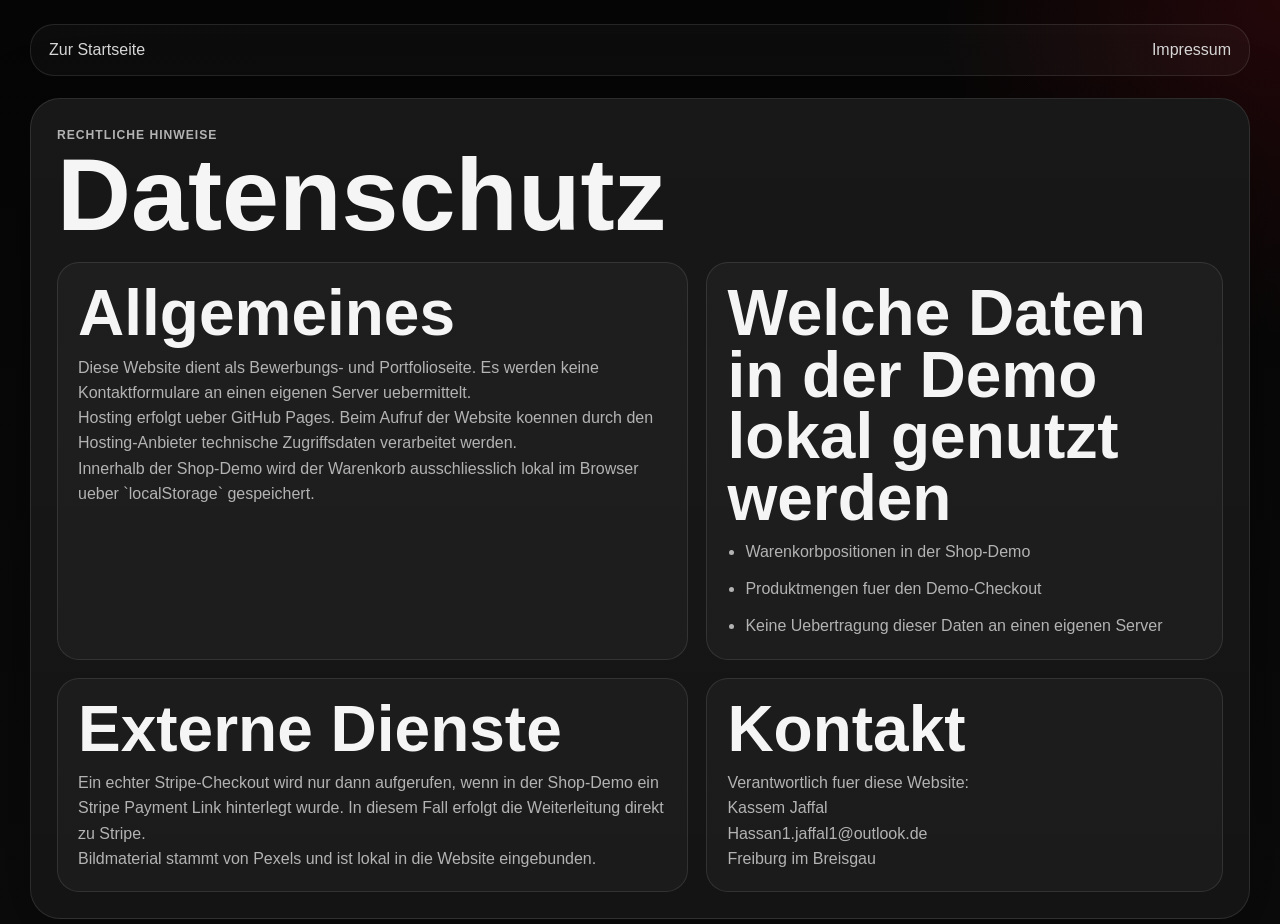
==== legal/datenschutz.html @ b3c847b1 "Redesign portfolio site and add interactive shop demo" ====
<!DOCTYPE html>
<html lang="de">
  <head>
    <meta charset="UTF-8" />
    <meta name="viewport" content="width=device-width, initial-scale=1.0" />
    <title>Datenschutz | Kassem Jaffal</title>
    <link rel="stylesheet" href="../styles.css" />
    <link rel="stylesheet" href="../projects.css" />
  </head>
  <body class="legal-page">
    <div class="legal-shell">
      <nav class="subnav" aria-label="Unterseiten Navigation">
        <a href="../index.html">Zur Startseite</a>
        <div class="subnav__links">
          <a href="impressum.html">Impressum</a>
        </div>
      </nav>

      <section class="legal-panel">
        <p class="eyebrow">Rechtliche Hinweise</p>
        <h1>Datenschutz</h1>
        <div class="legal-grid">
          <article class="checkout-box">
            <h2>Allgemeines</h2>
            <p>Diese Website dient als Bewerbungs- und Portfolioseite. Es werden keine Kontaktformulare an einen eigenen Server uebermittelt.</p>
            <p>Hosting erfolgt ueber GitHub Pages. Beim Aufruf der Website koennen durch den Hosting-Anbieter technische Zugriffsdaten verarbeitet werden.</p>
            <p>Innerhalb der Shop-Demo wird der Warenkorb ausschliesslich lokal im Browser ueber `localStorage` gespeichert.</p>
          </article>

          <article class="checkout-box">
            <h2>Welche Daten in der Demo lokal genutzt werden</h2>
            <ul class="legal-list">
              <li>Warenkorbpositionen in der Shop-Demo</li>
              <li>Produktmengen fuer den Demo-Checkout</li>
              <li>Keine Uebertragung dieser Daten an einen eigenen Server</li>
            </ul>
          </article>

          <article class="checkout-box">
            <h2>Externe Dienste</h2>
            <p>Ein echter Stripe-Checkout wird nur dann aufgerufen, wenn in der Shop-Demo ein Stripe Payment Link hinterlegt wurde. In diesem Fall erfolgt die Weiterleitung direkt zu Stripe.</p>
            <p>Bildmaterial stammt von Pexels und ist lokal in die Website eingebunden.</p>
          </article>

          <article class="checkout-box">
            <h2>Kontakt</h2>
            <p>Verantwortlich fuer diese Website:</p>
            <p>Kassem Jaffal</p>
            <p>Hassan1.jaffal1@outlook.de</p>
            <p>Freiburg im Breisgau</p>
          </article>
        </div>
      </section>
    </div>
  </body>
</html>
---- styles.css ----
:root {
  --bg: #050505;
  --bg-soft: #0f0f0f;
  --panel: #121212;
  --panel-soft: #171717;
  --surface: rgba(255, 255, 255, 0.04);
  --line: rgba(255, 255, 255, 0.1);
  --text: #f5f5f5;
  --muted: #b3b3b3;
  --muted-strong: #d6d6d6;
  --accent: #c2121f;
  --accent-soft: #ff4655;
  --white: #ffffff;
  --shadow: 0 24px 80px rgba(0, 0, 0, 0.35);
  --radius-xl: 32px;
  --radius-lg: 24px;
  --radius-md: 18px;
  --site-width: min(1220px, calc(100% - 32px));
  --title-font: "Aptos Narrow", "Arial Narrow", "Franklin Gothic Medium", "Helvetica Neue", sans-serif;
  --body-font: "Segoe UI", "Helvetica Neue", Arial, sans-serif;
}

* {
  box-sizing: border-box;
}

html {
  scroll-behavior: smooth;
}

body {
  margin: 0;
  font-family: var(--body-font);
  color: var(--text);
  background:
    radial-gradient(circle at top right, rgba(194, 18, 31, 0.18), transparent 24%),
    radial-gradient(circle at bottom left, rgba(255, 255, 255, 0.06), transparent 18%),
    linear-gradient(180deg, #020202 0%, #0a0a0a 100%);
}

img {
  display: block;
  max-width: 100%;
}

a {
  color: inherit;
}

button,
input {
  font: inherit;
}

.scroll-progress {
  position: fixed;
  z-index: 50;
  top: 0;
  left: 0;
  width: 0;
  height: 4px;
  background: linear-gradient(90deg, var(--accent), var(--white));
}

.site-header {
  position: sticky;
  top: 0;
  z-index: 40;
  backdrop-filter: blur(18px);
  background: rgba(5, 5, 5, 0.78);
  border-bottom: 1px solid var(--line);
}

.site-header__inner,
.site-footer__inner,
.site-footer__meta,
.hero,
.section {
  width: var(--site-width);
  margin-inline: auto;
}

.site-header__inner {
  display: flex;
  align-items: center;
  justify-content: space-between;
  gap: 18px;
  min-height: 80px;
}

.brand {
  display: inline-flex;
  align-items: center;
  gap: 14px;
  text-decoration: none;
}

.brand img {
  width: 56px;
  height: 56px;
}

.brand span {
  display: grid;
  gap: 2px;
}

.brand strong,
.brand small,
.eyebrow {
  letter-spacing: 0.08em;
  text-transform: uppercase;
}

.brand strong {
  font-size: 0.96rem;
}

.brand small {
  color: var(--muted);
  font-size: 0.72rem;
}

.site-nav {
  display: flex;
  align-items: center;
  gap: 18px;
}

.site-nav a {
  color: var(--muted-strong);
  text-decoration: none;
}

.site-nav a:hover,
.footer-links a:hover,
.back-to-top:hover,
.site-footer a:hover {
  color: var(--white);
}

.button,
.chip,
.faq-trigger {
  transition:
    transform 180ms ease,
    background-color 180ms ease,
    border-color 180ms ease,
    color 180ms ease,
    box-shadow 180ms ease;
}

.button {
  display: inline-flex;
  align-items: center;
  justify-content: center;
  min-width: 136px;
  padding: 13px 18px;
  border-radius: 999px;
  border: 1px solid transparent;
  text-decoration: none;
  font-weight: 700;
}

.button:hover,
.chip:hover,
.faq-trigger:hover {
  transform: translateY(-1px);
}

.button--primary,
.download-link {
  color: var(--white);
  background: linear-gradient(135deg, var(--accent), var(--accent-soft));
  box-shadow: 0 14px 28px rgba(194, 18, 31, 0.28);
}

.button--ghost {
  border-color: rgba(255, 255, 255, 0.2);
  background: transparent;
  color: var(--white);
}

.button--card {
  color: var(--white);
  background: var(--white);
  color: #080808;
}

.button--secondary {
  border-color: rgba(255, 255, 255, 0.16);
  background: rgba(255, 255, 255, 0.06);
  color: var(--white);
}

.hero {
  display: grid;
  grid-template-columns: 1.05fr 0.95fr;
  gap: 26px;
  padding: 30px 0 0;
}

.hero__copy,
.hero__visual,
.panel,
.trajectory-card,
.portfolio-card,
.section,
.faq-item,
.site-footer,
.hero__badge {
  border: 1px solid var(--line);
  box-shadow: var(--shadow);
}

.hero__copy,
.hero__visual,
.section,
.site-footer {
  border-radius: var(--radius-xl);
  background:
    linear-gradient(180deg, rgba(255, 255, 255, 0.04), rgba(255, 255, 255, 0.02)),
    var(--bg-soft);
}

.hero__copy {
  padding: 34px;
}

.eyebrow {
  margin: 0 0 14px;
  color: rgba(255, 255, 255, 0.56);
  font-size: 0.76rem;
  font-weight: 700;
}

h1,
h2,
h3,
h4 {
  margin: 0;
  font-family: var(--title-font);
  line-height: 0.96;
}

h1 {
  max-width: 11ch;
  font-size: clamp(3.6rem, 8vw, 6.6rem);
}

h2 {
  max-width: 16ch;
  font-size: clamp(2.2rem, 5vw, 4rem);
}

h3 {
  font-size: clamp(1.7rem, 3vw, 2.4rem);
}

.hero__lead,
.panel p,
.trajectory-card p,
.portfolio-card p,
.faq-content p,
.site-footer p {
  margin: 0;
  color: var(--muted);
  line-height: 1.72;
}

.hero__actions,
.portfolio-card__actions {
  display: flex;
  flex-wrap: wrap;
  gap: 12px;
}

.hero__actions {
  margin-top: 28px;
}

.hero__facts {
  display: grid;
  grid-template-columns: repeat(3, minmax(0, 1fr));
  gap: 14px;
  margin-top: 30px;
}

.hero__facts article {
  padding: 18px;
  border-radius: var(--radius-md);
  background: rgba(255, 255, 255, 0.04);
}

.hero__facts strong {
  display: block;
  margin-bottom: 8px;
  font-family: var(--title-font);
  font-size: 1.7rem;
}

.hero__facts span {
  color: var(--muted);
  font-size: 0.94rem;
  line-height: 1.5;
}

.hero__visual {
  display: grid;
  gap: 16px;
  padding: 22px;
}

.hero__badge {
  display: grid;
  grid-template-columns: auto 1fr;
  gap: 16px;
  align-items: center;
  padding: 20px;
  border-radius: var(--radius-lg);
  background: rgba(255, 255, 255, 0.04);
}

.hero__badge img {
  width: 76px;
  height: 76px;
}

.hero__badge span {
  color: var(--muted-strong);
  line-height: 1.62;
}

.hero__gallery {
  display: grid;
  grid-template-columns: 1.2fr 0.8fr;
  grid-template-rows: 220px 220px;
  gap: 16px;
}

.hero__gallery img {
  width: 100%;
  height: 100%;
  object-fit: cover;
  border-radius: var(--radius-lg);
}

.hero__gallery img:first-child {
  grid-row: 1 / span 2;
}

.section {
  margin-top: 24px;
  padding: 32px;
}

.section-heading {
  display: grid;
  gap: 10px;
  margin-bottom: 22px;
}

.profile-grid,
.trajectory-grid,
.portfolio-grid,
.site-footer__inner {
  display: grid;
  gap: 20px;
}

.profile-grid {
  grid-template-columns: 1.2fr 0.8fr;
}

.panel {
  padding: 24px;
  border-radius: var(--radius-lg);
  background: rgba(255, 255, 255, 0.03);
}

.panel--wide {
  display: grid;
  gap: 16px;
}

.check-list,
.footer-links {
  margin: 0;
  padding: 0;
  list-style: none;
}

.check-list {
  display: grid;
  gap: 12px;
}

.check-list li {
  position: relative;
  padding-left: 24px;
  color: var(--muted-strong);
  line-height: 1.62;
}

.check-list li::before {
  content: "";
  position: absolute;
  top: 0.55em;
  left: 0;
  width: 10px;
  height: 10px;
  border-radius: 50%;
  background: linear-gradient(135deg, var(--accent), var(--white));
}

.trajectory-grid,
.portfolio-grid {
  grid-template-columns: repeat(3, minmax(0, 1fr));
}

.trajectory-card,
.portfolio-card,
.faq-item {
  overflow: hidden;
  border-radius: var(--radius-lg);
  background: rgba(255, 255, 255, 0.03);
}

.trajectory-card {
  padding: 22px;
}

.trajectory-card__year,
.portfolio-card__tag {
  display: inline-flex;
  margin-bottom: 14px;
  padding: 8px 12px;
  border-radius: 999px;
  background: rgba(255, 255, 255, 0.08);
  color: var(--white);
  font-size: 0.76rem;
  font-weight: 700;
  letter-spacing: 0.08em;
  text-transform: uppercase;
}

.portfolio-toolbar {
  display: grid;
  gap: 16px;
  align-items: end;
  margin-bottom: 16px;
}

.search-field {
  display: grid;
  gap: 10px;
}

.search-field span {
  color: var(--muted-strong);
  font-size: 0.94rem;
}

.search-field input {
  width: 100%;
  padding: 16px 18px;
  border: 1px solid var(--line);
  border-radius: 18px;
  outline: 0;
  color: var(--white);
  background: rgba(255, 255, 255, 0.04);
}

.search-field input:focus {
  border-color: rgba(255, 255, 255, 0.3);
  box-shadow: 0 0 0 4px rgba(255, 255, 255, 0.05);
}

.filter-chips {
  display: flex;
  flex-wrap: wrap;
  gap: 10px;
}

.chip {
  padding: 11px 14px;
  border: 1px solid var(--line);
  border-radius: 999px;
  color: var(--white);
  background: transparent;
  cursor: pointer;
}

.chip.is-active {
  background: var(--white);
  color: #080808;
}

.results-copy,
.empty-state {
  margin: 0 0 18px;
  color: var(--muted);
}

.portfolio-card img {
  width: 100%;
  height: 220px;
  object-fit: cover;
}

.portfolio-card__body {
  display: grid;
  gap: 14px;
  padding: 22px;
}

.portfolio-card__meta {
  color: var(--muted-strong);
  font-size: 0.92rem;
}

.portfolio-card.is-hidden {
  display: none;
}

.faq-list {
  display: grid;
  gap: 14px;
}

.faq-trigger {
  width: 100%;
  padding: 22px;
  border: 0;
  text-align: left;
  cursor: pointer;
  color: var(--white);
  background: transparent;
  font-family: var(--title-font);
  font-size: 1.35rem;
}

.faq-trigger[aria-expanded="true"] {
  color: var(--accent-soft);
}

.faq-content {
  padding: 0 22px 22px;
}

.site-footer {
  width: var(--site-width);
  margin: 24px auto 36px;
  padding: 30px;
}

.site-footer__inner {
  grid-template-columns: 1.2fr 0.8fr 0.8fr;
}

.footer-links {
  display: grid;
  gap: 10px;
}

.footer-links a,
.site-footer a,
.back-to-top {
  color: var(--muted);
  text-decoration: none;
}

.site-footer__meta {
  display: flex;
  justify-content: space-between;
  gap: 16px;
  padding-top: 22px;
  margin-top: 24px;
  border-top: 1px solid var(--line);
}

.back-to-top {
  white-space: nowrap;
}

@media (max-width: 1080px) {
  .hero,
  .profile-grid,
  .trajectory-grid,
  .portfolio-grid,
  .site-footer__inner {
    grid-template-columns: 1fr;
  }

  .hero__gallery {
    grid-template-columns: 1fr 1fr;
    grid-template-rows: 220px 180px;
  }

  .hero__gallery img:first-child {
    grid-column: 1 / span 2;
    grid-row: auto;
  }
}

@media (max-width: 780px) {
  .site-header__inner {
    flex-wrap: wrap;
    justify-content: center;
    padding: 14px 0;
  }

  .site-nav {
    flex-wrap: wrap;
    justify-content: center;
  }

  .hero,
  .section,
  .site-footer {
    width: min(100% - 20px, 1220px);
  }

  .hero__copy,
  .hero__visual,
  .section,
  .site-footer {
    padding: 22px;
  }

  h1 {
    max-width: none;
    font-size: clamp(3rem, 13vw, 4.8rem);
  }

  h2 {
    max-width: none;
  }

  .hero__facts,
  .site-footer__meta {
    grid-template-columns: 1fr;
  }

  .hero__facts {
    display: grid;
  }

  .hero__gallery {
    grid-template-columns: 1fr;
    grid-template-rows: auto;
  }

  .hero__gallery img:first-child {
    grid-column: auto;
  }

  .site-footer__meta {
    display: grid;
  }
}
---- projects.css ----
.project-page,
.legal-page {
  min-height: 100vh;
  background:
    radial-gradient(circle at top right, rgba(194, 18, 31, 0.16), transparent 22%),
    linear-gradient(180deg, #050505 0%, #0b0b0b 100%);
}

.project-shell,
.legal-shell {
  width: var(--site-width);
  margin: 24px auto 40px;
}

.subnav {
  display: flex;
  justify-content: space-between;
  align-items: center;
  gap: 16px;
  margin-bottom: 18px;
  padding: 16px 18px;
  border: 1px solid var(--line);
  border-radius: 24px;
  background: rgba(255, 255, 255, 0.03);
}

.subnav a {
  color: var(--muted-strong);
  text-decoration: none;
}

.subnav__links {
  display: flex;
  flex-wrap: wrap;
  gap: 14px;
}

.project-hero,
.project-panel,
.legal-panel,
.product-modal__card,
.cart-drawer {
  border: 1px solid var(--line);
  border-radius: 30px;
  background:
    linear-gradient(180deg, rgba(255, 255, 255, 0.04), rgba(255, 255, 255, 0.02)),
    var(--bg-soft);
  box-shadow: var(--shadow);
}

.project-hero {
  display: grid;
  grid-template-columns: 1.05fr 0.95fr;
  gap: 24px;
  padding: 26px;
}

.project-hero__copy {
  display: grid;
  align-content: center;
  gap: 18px;
}

.project-hero__copy h1 {
  max-width: 10ch;
}

.project-copy,
.metric-note,
.legal-panel p,
.legal-panel li,
.chart-caption,
.cart-empty,
.checkout-note,
.shop-toolbar__hint {
  margin: 0;
  color: var(--muted);
  line-height: 1.72;
}

.button-row,
.download-row,
.checkout-actions,
.cart-drawer__footer {
  display: flex;
  flex-wrap: wrap;
  gap: 12px;
}

.project-hero__visual img,
.shop-hero__visual img {
  width: 100%;
  height: 100%;
  min-height: 340px;
  object-fit: cover;
  border-radius: 22px;
}

.project-panel,
.legal-panel {
  margin-top: 22px;
  padding: 26px;
}

.project-panel h2,
.legal-panel h1 {
  margin-bottom: 16px;
}

.dashboard-grid,
.shop-grid,
.funnel-grid,
.checkout-layout,
.legal-grid {
  display: grid;
  gap: 18px;
}

.dashboard-grid {
  grid-template-columns: repeat(4, minmax(0, 1fr));
}

.dashboard-metric,
.chart-panel,
.shop-card,
.funnel-card,
.checkout-box {
  padding: 20px;
  border: 1px solid var(--line);
  border-radius: 22px;
  background: rgba(255, 255, 255, 0.03);
}

.dashboard-metric__label,
.checkout-label,
.summary-line span:first-child {
  display: block;
  margin-bottom: 10px;
  color: var(--muted);
  font-size: 0.92rem;
}

.dashboard-metric__value,
.shop-card__price,
.summary-line strong,
.cart-badge {
  font-family: var(--title-font);
}

.dashboard-metric__value {
  font-size: 2.6rem;
}

.chart-layout,
.checkout-layout,
.legal-grid {
  grid-template-columns: 1.1fr 0.9fr;
}

.bar-chart,
.mini-bars,
.timeline-flow,
.summary-list,
.legal-list {
  display: grid;
  gap: 12px;
}

.bar-row {
  display: grid;
  grid-template-columns: 120px 1fr auto;
  align-items: center;
  gap: 12px;
}

.bar-track {
  overflow: hidden;
  height: 12px;
  border-radius: 999px;
  background: rgba(255, 255, 255, 0.08);
}

.bar-fill {
  height: 100%;
  border-radius: inherit;
  background: linear-gradient(135deg, var(--accent), var(--white));
}

.legend {
  display: flex;
  flex-wrap: wrap;
  gap: 18px;
  margin-top: 14px;
  color: var(--muted);
}

.download-list {
  margin: 12px 0 0;
  padding-left: 20px;
  color: var(--muted);
  line-height: 1.7;
}

.shop-hero {
  display: grid;
  grid-template-columns: 1fr 0.95fr;
  gap: 24px;
  padding: 24px;
  border-radius: 30px;
  border: 1px solid var(--line);
  background:
    linear-gradient(180deg, rgba(255, 255, 255, 0.04), rgba(255, 255, 255, 0.02)),
    var(--bg-soft);
  box-shadow: var(--shadow);
}

.shop-hero__copy {
  display: grid;
  align-content: center;
  gap: 16px;
}

.shop-toolbar {
  display: grid;
  gap: 16px;
  margin-bottom: 18px;
}

.shop-grid {
  grid-template-columns: repeat(4, minmax(0, 1fr));
}

.shop-card {
  display: grid;
  gap: 14px;
}

.shop-card img {
  width: 100%;
  height: 230px;
  object-fit: cover;
  border-radius: 18px;
}

.shop-card__meta {
  display: flex;
  justify-content: space-between;
  gap: 10px;
  align-items: center;
}

.shop-card__price {
  font-size: 2rem;
}

.shop-card__tag,
.funnel-card__stage,
.product-chip,
.cart-badge {
  display: inline-flex;
  width: fit-content;
  padding: 8px 12px;
  border-radius: 999px;
  background: rgba(255, 255, 255, 0.08);
  color: var(--white);
  font-size: 0.74rem;
  font-weight: 700;
  letter-spacing: 0.08em;
  text-transform: uppercase;
}

.shop-card__actions {
  display: flex;
  flex-wrap: wrap;
  gap: 10px;
}

.cart-launcher {
  position: sticky;
  top: 96px;
  z-index: 10;
  display: inline-flex;
  justify-self: end;
  align-items: center;
  gap: 10px;
  margin-bottom: 18px;
  padding: 12px 14px;
  border: 1px solid var(--line);
  border-radius: 999px;
  background: rgba(18, 18, 18, 0.92);
  color: var(--white);
  cursor: pointer;
}

.cart-badge {
  min-width: 32px;
  justify-content: center;
  background: var(--accent);
}

.modal-shell,
.cart-drawer-shell {
  position: fixed;
  inset: 0;
  z-index: 70;
  display: grid;
  place-items: center;
  padding: 20px;
  background: rgba(0, 0, 0, 0.72);
}

.modal-shell[hidden],
.cart-drawer-shell[hidden] {
  display: none;
}

.product-modal__card {
  width: min(960px, 100%);
  display: grid;
  grid-template-columns: 1fr 1fr;
  gap: 22px;
  padding: 22px;
}

.product-modal__card img {
  width: 100%;
  height: 100%;
  max-height: 520px;
  object-fit: cover;
  border-radius: 22px;
}

.product-modal__copy {
  display: grid;
  gap: 16px;
  align-content: start;
}

.product-meta {
  display: flex;
  flex-wrap: wrap;
  gap: 10px;
}

.qty-row {
  display: flex;
  align-items: center;
  gap: 12px;
}

.qty-button,
.icon-button,
.cart-drawer__close {
  width: 42px;
  height: 42px;
  border: 1px solid var(--line);
  border-radius: 50%;
  color: var(--white);
  background: transparent;
  cursor: pointer;
}

.cart-drawer-shell {
  justify-items: end;
}

.cart-drawer {
  width: min(420px, 100%);
  height: min(100vh - 28px, 820px);
  display: grid;
  grid-template-rows: auto 1fr auto;
  gap: 16px;
  padding: 20px;
}

.cart-drawer__head {
  display: flex;
  justify-content: space-between;
  gap: 12px;
  align-items: center;
}

.cart-list {
  display: grid;
  gap: 12px;
  align-content: start;
  overflow: auto;
}

.cart-item {
  display: grid;
  grid-template-columns: 76px 1fr auto;
  gap: 12px;
  align-items: center;
  padding: 12px;
  border-radius: 16px;
  background: rgba(255, 255, 255, 0.04);
}

.cart-item img {
  width: 76px;
  height: 76px;
  object-fit: cover;
  border-radius: 14px;
}

.cart-item__copy {
  display: grid;
  gap: 6px;
}

.cart-item__copy p,
.cart-item__copy span,
.checkout-box p,
.checkout-box li,
.flow-row p {
  margin: 0;
  color: var(--muted);
  line-height: 1.58;
}

.summary-line {
  display: flex;
  justify-content: space-between;
  gap: 12px;
}

.summary-line strong {
  font-size: 1.8rem;
}

.checkout-form {
  display: grid;
  gap: 16px;
}

.checkout-form input,
.checkout-form textarea,
.checkout-form select {
  width: 100%;
  padding: 15px 16px;
  border: 1px solid var(--line);
  border-radius: 16px;
  outline: 0;
  color: var(--white);
  background: rgba(255, 255, 255, 0.04);
}

.checkout-form textarea {
  min-height: 130px;
  resize: vertical;
}

.checkout-form input:focus,
.checkout-form textarea:focus,
.checkout-form select:focus {
  border-color: rgba(255, 255, 255, 0.28);
}

.checkout-note--warning {
  color: #ffd0d4;
}

.funnel-grid {
  grid-template-columns: repeat(4, minmax(0, 1fr));
}

.timeline-flow {
  margin-top: 16px;
}

.flow-row {
  display: grid;
  grid-template-columns: 140px 1fr;
  gap: 12px;
  padding-top: 14px;
  border-top: 1px solid var(--line);
}

.legal-grid {
  margin-top: 18px;
}

.legal-panel h2 {
  margin-bottom: 10px;
}

.legal-list {
  margin: 0;
  padding-left: 18px;
}

@media (max-width: 1080px) {
  .project-hero,
  .shop-hero,
  .chart-layout,
  .checkout-layout,
  .legal-grid,
  .product-modal__card,
  .flow-row,
  .dashboard-grid,
  .shop-grid,
  .funnel-grid {
    grid-template-columns: 1fr;
  }
}

@media (max-width: 780px) {
  .project-shell,
  .legal-shell {
    width: min(100% - 20px, 1220px);
    margin-top: 10px;
  }

  .subnav {
    display: grid;
    justify-content: stretch;
  }

  .subnav__links,
  .button-row,
  .download-row,
  .checkout-actions {
    display: grid;
  }

  .project-hero,
  .shop-hero,
  .project-panel,
  .legal-panel {
    padding: 20px;
  }

  .product-modal__card {
    padding: 18px;
  }

  .bar-row,
  .cart-item {
    grid-template-columns: 1fr;
  }

  .cart-launcher {
    width: 100%;
    justify-content: center;
    position: static;
  }
}
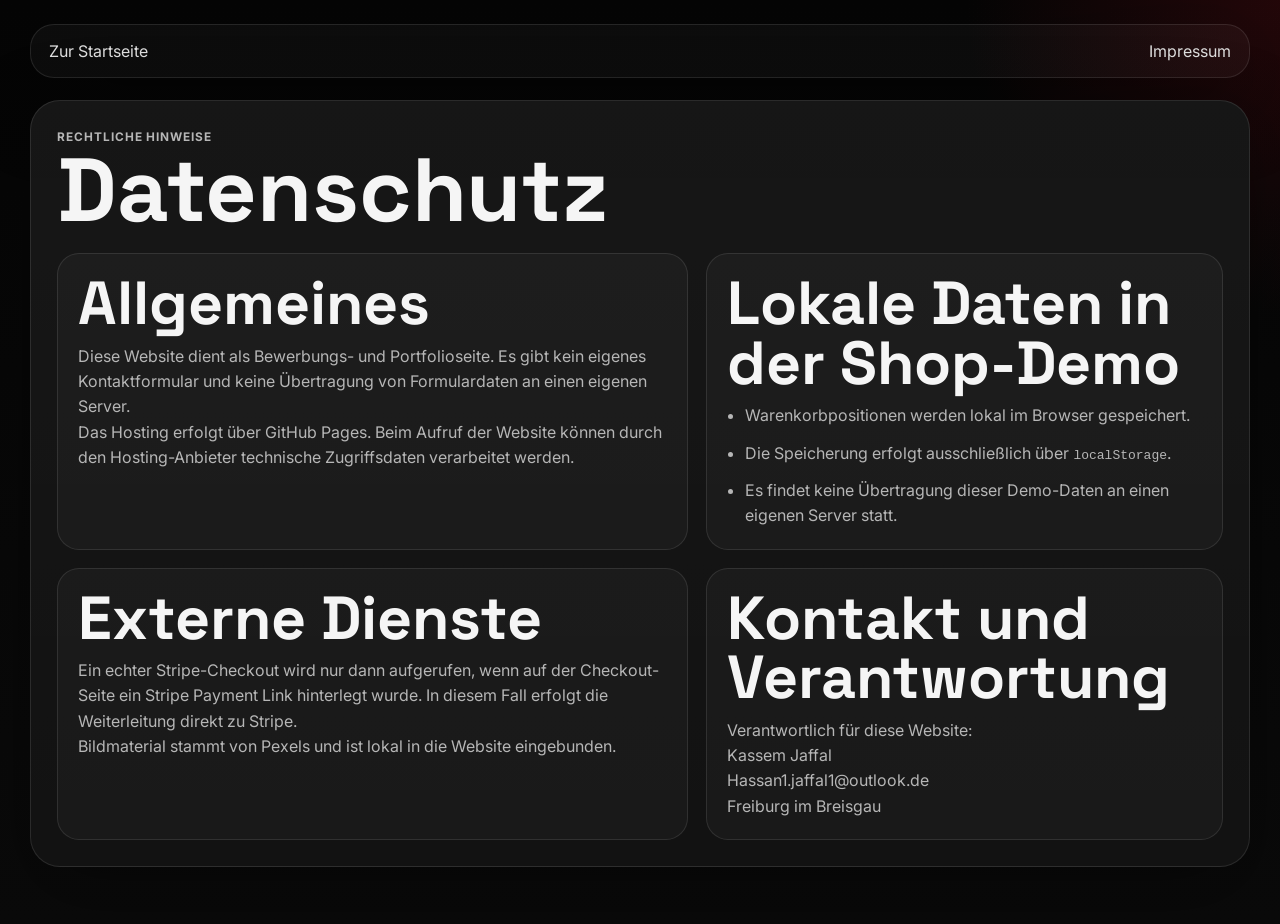
==== commit c5816378: "Polish portfolio site and add resume PDF" ====
--- a/legal/datenschutz.html
+++ b/legal/datenschutz.html
@@ -9,7 +9,7 @@
   </head>
   <body class="legal-page">
     <div class="legal-shell">
-      <nav class="subnav" aria-label="Unterseiten Navigation">
+      <nav class="subnav" aria-label="Unterseiten-Navigation">
         <a href="../index.html">Zur Startseite</a>
         <div class="subnav__links">
           <a href="impressum.html">Impressum</a>
@@ -22,29 +22,28 @@
         <div class="legal-grid">
           <article class="checkout-box">
             <h2>Allgemeines</h2>
-            <p>Diese Website dient als Bewerbungs- und Portfolioseite. Es werden keine Kontaktformulare an einen eigenen Server uebermittelt.</p>
-            <p>Hosting erfolgt ueber GitHub Pages. Beim Aufruf der Website koennen durch den Hosting-Anbieter technische Zugriffsdaten verarbeitet werden.</p>
-            <p>Innerhalb der Shop-Demo wird der Warenkorb ausschliesslich lokal im Browser ueber `localStorage` gespeichert.</p>
+            <p>Diese Website dient als Bewerbungs- und Portfolioseite. Es gibt kein eigenes Kontaktformular und keine Übertragung von Formulardaten an einen eigenen Server.</p>
+            <p>Das Hosting erfolgt über GitHub Pages. Beim Aufruf der Website können durch den Hosting-Anbieter technische Zugriffsdaten verarbeitet werden.</p>
           </article>
 
           <article class="checkout-box">
-            <h2>Welche Daten in der Demo lokal genutzt werden</h2>
+            <h2>Lokale Daten in der Shop-Demo</h2>
             <ul class="legal-list">
-              <li>Warenkorbpositionen in der Shop-Demo</li>
-              <li>Produktmengen fuer den Demo-Checkout</li>
-              <li>Keine Uebertragung dieser Daten an einen eigenen Server</li>
+              <li>Warenkorbpositionen werden lokal im Browser gespeichert.</li>
+              <li>Die Speicherung erfolgt ausschließlich über <code>localStorage</code>.</li>
+              <li>Es findet keine Übertragung dieser Demo-Daten an einen eigenen Server statt.</li>
             </ul>
           </article>
 
           <article class="checkout-box">
             <h2>Externe Dienste</h2>
-            <p>Ein echter Stripe-Checkout wird nur dann aufgerufen, wenn in der Shop-Demo ein Stripe Payment Link hinterlegt wurde. In diesem Fall erfolgt die Weiterleitung direkt zu Stripe.</p>
+            <p>Ein echter Stripe-Checkout wird nur dann aufgerufen, wenn auf der Checkout-Seite ein Stripe Payment Link hinterlegt wurde. In diesem Fall erfolgt die Weiterleitung direkt zu Stripe.</p>
             <p>Bildmaterial stammt von Pexels und ist lokal in die Website eingebunden.</p>
           </article>
 
           <article class="checkout-box">
-            <h2>Kontakt</h2>
-            <p>Verantwortlich fuer diese Website:</p>
+            <h2>Kontakt und Verantwortung</h2>
+            <p>Verantwortlich für diese Website:</p>
             <p>Kassem Jaffal</p>
             <p>Hassan1.jaffal1@outlook.de</p>
             <p>Freiburg im Breisgau</p>
--- a/styles.css
+++ b/styles.css
@@ -1,23 +1,27 @@
+@import url("https://fonts.googleapis.com/css2?family=Inter:wght@400;500;600;700;800&family=Space+Grotesk:wght@500;700&display=swap");
+
 :root {
-  --bg: #050505;
-  --bg-soft: #0f0f0f;
+  --bg: #060606;
+  --bg-soft: #0d0d0d;
   --panel: #121212;
   --panel-soft: #171717;
-  --surface: rgba(255, 255, 255, 0.04);
+  --surface: rgba(255, 255, 255, 0.045);
+  --surface-strong: rgba(255, 255, 255, 0.08);
   --line: rgba(255, 255, 255, 0.1);
+  --line-strong: rgba(255, 255, 255, 0.18);
   --text: #f5f5f5;
-  --muted: #b3b3b3;
-  --muted-strong: #d6d6d6;
-  --accent: #c2121f;
-  --accent-soft: #ff4655;
+  --muted: #b6b6b6;
+  --muted-strong: #dddddd;
+  --accent: #c31422;
+  --accent-soft: #ff4d5d;
   --white: #ffffff;
-  --shadow: 0 24px 80px rgba(0, 0, 0, 0.35);
+  --shadow: 0 24px 80px rgba(0, 0, 0, 0.34);
   --radius-xl: 32px;
   --radius-lg: 24px;
   --radius-md: 18px;
   --site-width: min(1220px, calc(100% - 32px));
-  --title-font: "Aptos Narrow", "Arial Narrow", "Franklin Gothic Medium", "Helvetica Neue", sans-serif;
-  --body-font: "Segoe UI", "Helvetica Neue", Arial, sans-serif;
+  --title-font: "Space Grotesk", sans-serif;
+  --body-font: "Inter", sans-serif;
 }
 
 * {
@@ -33,9 +37,9 @@
   font-family: var(--body-font);
   color: var(--text);
   background:
-    radial-gradient(circle at top right, rgba(194, 18, 31, 0.18), transparent 24%),
-    radial-gradient(circle at bottom left, rgba(255, 255, 255, 0.06), transparent 18%),
-    linear-gradient(180deg, #020202 0%, #0a0a0a 100%);
+    radial-gradient(circle at top right, rgba(195, 20, 34, 0.18), transparent 22%),
+    radial-gradient(circle at bottom left, rgba(255, 255, 255, 0.05), transparent 16%),
+    linear-gradient(180deg, #040404 0%, #0a0a0a 100%);
 }
 
 img {
@@ -54,7 +58,7 @@
 
 .scroll-progress {
   position: fixed;
-  z-index: 50;
+  z-index: 70;
   top: 0;
   left: 0;
   width: 0;
@@ -62,22 +66,58 @@
   background: linear-gradient(90deg, var(--accent), var(--white));
 }
 
+.announcement-bar {
+  border-bottom: 1px solid var(--line);
+  background: linear-gradient(90deg, rgba(255, 255, 255, 0.04), rgba(195, 20, 34, 0.14), rgba(255, 255, 255, 0.04));
+}
+
+.announcement-bar__inner,
+.site-header__inner,
+.hero,
+.section,
+.site-footer__inner,
+.site-footer__meta {
+  width: var(--site-width);
+  margin-inline: auto;
+}
+
+.announcement-bar__inner {
+  display: flex;
+  align-items: center;
+  gap: 14px;
+  min-height: 44px;
+}
+
+.announcement-bar__label,
+.eyebrow,
+.brand small,
+.brand strong,
+.site-nav__link {
+  letter-spacing: 0.08em;
+  text-transform: uppercase;
+}
+
+.announcement-bar__label {
+  padding: 6px 10px;
+  border-radius: 999px;
+  background: rgba(255, 255, 255, 0.12);
+  font-size: 0.72rem;
+  font-weight: 700;
+}
+
+.announcement-bar strong {
+  color: var(--muted-strong);
+  font-size: 0.92rem;
+  font-weight: 600;
+}
+
 .site-header {
   position: sticky;
   top: 0;
-  z-index: 40;
+  z-index: 60;
+  border-bottom: 1px solid var(--line);
   backdrop-filter: blur(18px);
-  background: rgba(5, 5, 5, 0.78);
-  border-bottom: 1px solid var(--line);
-}
-
-.site-header__inner,
-.site-footer__inner,
-.site-footer__meta,
-.hero,
-.section {
-  width: var(--site-width);
-  margin-inline: auto;
+  background: rgba(6, 6, 6, 0.8);
 }
 
 .site-header__inner {
@@ -85,7 +125,7 @@
   align-items: center;
   justify-content: space-between;
   gap: 18px;
-  min-height: 80px;
+  min-height: 84px;
 }
 
 .brand {
@@ -96,20 +136,13 @@
 }
 
 .brand img {
-  width: 56px;
-  height: 56px;
+  width: 58px;
+  height: 58px;
 }
 
 .brand span {
   display: grid;
-  gap: 2px;
-}
-
-.brand strong,
-.brand small,
-.eyebrow {
-  letter-spacing: 0.08em;
-  text-transform: uppercase;
+  gap: 3px;
 }
 
 .brand strong {
@@ -118,30 +151,47 @@
 
 .brand small {
   color: var(--muted);
-  font-size: 0.72rem;
+  font-size: 0.7rem;
 }
 
 .site-nav {
   display: flex;
   align-items: center;
-  gap: 18px;
-}
-
-.site-nav a {
+  gap: 10px;
+  padding: 8px;
+  border: 1px solid var(--line);
+  border-radius: 999px;
+  background: rgba(255, 255, 255, 0.03);
+}
+
+.site-nav__link {
+  padding: 10px 14px;
+  border-radius: 999px;
   color: var(--muted-strong);
+  font-size: 0.73rem;
   text-decoration: none;
 }
 
-.site-nav a:hover,
-.footer-links a:hover,
-.back-to-top:hover,
-.site-footer a:hover {
-  color: var(--white);
+.site-nav__link:hover,
+.site-nav__link.is-active {
+  background: var(--white);
+  color: #070707;
+}
+
+.site-header__actions,
+.hero__actions,
+.portfolio-card__actions {
+  display: flex;
+  flex-wrap: wrap;
+  gap: 12px;
 }
 
 .button,
 .chip,
-.faq-trigger {
+.faq-trigger,
+.trajectory-card,
+.portfolio-card,
+.insight-card {
   transition:
     transform 180ms ease,
     background-color 180ms ease,
@@ -154,83 +204,77 @@
   display: inline-flex;
   align-items: center;
   justify-content: center;
-  min-width: 136px;
+  min-width: 140px;
   padding: 13px 18px;
+  border: 1px solid transparent;
   border-radius: 999px;
-  border: 1px solid transparent;
   text-decoration: none;
   font-weight: 700;
 }
 
 .button:hover,
 .chip:hover,
-.faq-trigger:hover {
-  transform: translateY(-1px);
+.faq-trigger:hover,
+.trajectory-card:hover,
+.portfolio-card:hover,
+.insight-card:hover {
+  transform: translateY(-2px);
 }
 
 .button--primary,
 .download-link {
   color: var(--white);
   background: linear-gradient(135deg, var(--accent), var(--accent-soft));
-  box-shadow: 0 14px 28px rgba(194, 18, 31, 0.28);
+  box-shadow: 0 16px 28px rgba(195, 20, 34, 0.28);
+}
+
+.button--secondary {
+  border-color: var(--line-strong);
+  background: rgba(255, 255, 255, 0.06);
+  color: var(--white);
 }
 
 .button--ghost {
-  border-color: rgba(255, 255, 255, 0.2);
+  border-color: var(--line-strong);
   background: transparent;
   color: var(--white);
 }
 
 .button--card {
-  color: var(--white);
   background: var(--white);
   color: #080808;
 }
 
-.button--secondary {
-  border-color: rgba(255, 255, 255, 0.16);
-  background: rgba(255, 255, 255, 0.06);
-  color: var(--white);
-}
-
 .hero {
   display: grid;
   grid-template-columns: 1.05fr 0.95fr;
   gap: 26px;
-  padding: 30px 0 0;
-}
-
-.hero__copy,
-.hero__visual,
-.panel,
-.trajectory-card,
-.portfolio-card,
-.section,
-.faq-item,
-.site-footer,
-.hero__badge {
-  border: 1px solid var(--line);
-  box-shadow: var(--shadow);
+  padding: 28px 0 0;
 }
 
 .hero__copy,
 .hero__visual,
 .section,
 .site-footer {
+  border: 1px solid var(--line);
   border-radius: var(--radius-xl);
   background:
     linear-gradient(180deg, rgba(255, 255, 255, 0.04), rgba(255, 255, 255, 0.02)),
     var(--bg-soft);
-}
-
-.hero__copy {
-  padding: 34px;
+  box-shadow: var(--shadow);
+}
+
+.hero__copy,
+.hero__visual,
+.section,
+.site-footer {
+  padding: 30px;
 }
 
 .eyebrow {
   margin: 0 0 14px;
-  color: rgba(255, 255, 255, 0.56);
-  font-size: 0.76rem;
+  color: rgba(255, 255, 255, 0.58);
+  font-size: 0.74rem;
   font-weight: 700;
 }
 
@@ -240,26 +284,27 @@
 h4 {
   margin: 0;
   font-family: var(--title-font);
-  line-height: 0.96;
+  line-height: 0.98;
 }
 
 h1 {
-  max-width: 11ch;
-  font-size: clamp(3.6rem, 8vw, 6.6rem);
+  max-width: 12ch;
+  font-size: clamp(3.2rem, 7vw, 6.1rem);
 }
 
 h2 {
   max-width: 16ch;
-  font-size: clamp(2.2rem, 5vw, 4rem);
+  font-size: clamp(2.15rem, 5vw, 3.8rem);
 }
 
 h3 {
-  font-size: clamp(1.7rem, 3vw, 2.4rem);
+  font-size: clamp(1.45rem, 2.8vw, 2.1rem);
 }
 
 .hero__lead,
 .panel p,
 .trajectory-card p,
+.insight-card p,
 .portfolio-card p,
 .faq-content p,
 .site-footer p {
@@ -268,67 +313,77 @@
   line-height: 1.72;
 }
 
-.hero__actions,
-.portfolio-card__actions {
-  display: flex;
-  flex-wrap: wrap;
-  gap: 12px;
-}
-
-.hero__actions {
-  margin-top: 28px;
+.hero__lead {
+  max-width: 58ch;
+  font-size: 1.04rem;
+}
+
+.hero__facts,
+.profile-grid,
+.insight-grid,
+.trajectory-grid,
+.portfolio-grid,
+.site-footer__inner {
+  display: grid;
+  gap: 20px;
 }
 
 .hero__facts {
-  display: grid;
   grid-template-columns: repeat(3, minmax(0, 1fr));
-  gap: 14px;
   margin-top: 30px;
+}
+
+.hero__facts article,
+.hero__mark-card,
+.panel,
+.trajectory-card,
+.insight-card,
+.portfolio-card,
+.faq-item {
+  border: 1px solid var(--line);
+  border-radius: var(--radius-lg);
+  background: rgba(255, 255, 255, 0.035);
+  box-shadow: var(--shadow);
 }
 
 .hero__facts article {
   padding: 18px;
-  border-radius: var(--radius-md);
-  background: rgba(255, 255, 255, 0.04);
 }
 
 .hero__facts strong {
   display: block;
   margin-bottom: 8px;
   font-family: var(--title-font);
-  font-size: 1.7rem;
+  font-size: 1.75rem;
 }
 
 .hero__facts span {
   color: var(--muted);
-  font-size: 0.94rem;
-  line-height: 1.5;
+  line-height: 1.55;
 }
 
 .hero__visual {
   display: grid;
   gap: 16px;
-  padding: 22px;
-}
-
-.hero__badge {
+}
+
+.hero__mark-card {
   display: grid;
   grid-template-columns: auto 1fr;
   gap: 16px;
   align-items: center;
-  padding: 20px;
-  border-radius: var(--radius-lg);
-  background: rgba(255, 255, 255, 0.04);
-}
-
-.hero__badge img {
-  width: 76px;
-  height: 76px;
-}
-
-.hero__badge span {
+  padding: 18px;
+}
+
+.hero__mark-card img {
+  width: 80px;
+  height: 80px;
+}
+
+.hero__mark-card p:last-child {
+  margin: 0;
   color: var(--muted-strong);
-  line-height: 1.62;
+  line-height: 1.64;
 }
 
 .hero__gallery {
@@ -342,7 +397,7 @@
   width: 100%;
   height: 100%;
   object-fit: cover;
-  border-radius: var(--radius-lg);
+  border-radius: 22px;
 }
 
 .hero__gallery img:first-child {
@@ -351,7 +406,24 @@
 
 .section {
   margin-top: 24px;
-  padding: 32px;
+}
+
+.section--rail {
+  padding: 16px 30px;
+}
+
+.info-rail {
+  display: flex;
+  flex-wrap: wrap;
+  gap: 12px;
+}
+
+.info-rail span {
+  padding: 12px 14px;
+  border: 1px solid var(--line);
+  border-radius: 999px;
+  color: var(--muted-strong);
+  background: rgba(255, 255, 255, 0.03);
 }
 
 .section-heading {
@@ -360,22 +432,12 @@
   margin-bottom: 22px;
 }
 
-.profile-grid,
-.trajectory-grid,
-.portfolio-grid,
-.site-footer__inner {
-  display: grid;
-  gap: 20px;
-}
-
 .profile-grid {
   grid-template-columns: 1.2fr 0.8fr;
 }
 
 .panel {
   padding: 24px;
-  border-radius: var(--radius-lg);
-  background: rgba(255, 255, 255, 0.03);
 }
 
 .panel--wide {
@@ -399,7 +461,7 @@
   position: relative;
   padding-left: 24px;
   color: var(--muted-strong);
-  line-height: 1.62;
+  line-height: 1.6;
 }
 
 .check-list li::before {
@@ -413,23 +475,18 @@
   background: linear-gradient(135deg, var(--accent), var(--white));
 }
 
+.insight-grid,
 .trajectory-grid,
 .portfolio-grid {
   grid-template-columns: repeat(3, minmax(0, 1fr));
 }
 
-.trajectory-card,
-.portfolio-card,
-.faq-item {
-  overflow: hidden;
-  border-radius: var(--radius-lg);
-  background: rgba(255, 255, 255, 0.03);
-}
-
+.insight-card,
 .trajectory-card {
   padding: 22px;
 }
 
+.insight-card__kicker,
 .trajectory-card__year,
 .portfolio-card__tag {
   display: inline-flex;
@@ -438,7 +495,7 @@
   border-radius: 999px;
   background: rgba(255, 255, 255, 0.08);
   color: var(--white);
-  font-size: 0.76rem;
+  font-size: 0.75rem;
   font-weight: 700;
   letter-spacing: 0.08em;
   text-transform: uppercase;
@@ -447,7 +504,6 @@
 .portfolio-toolbar {
   display: grid;
   gap: 16px;
-  align-items: end;
   margin-bottom: 16px;
 }
 
@@ -472,8 +528,8 @@
 }
 
 .search-field input:focus {
-  border-color: rgba(255, 255, 255, 0.3);
-  box-shadow: 0 0 0 4px rgba(255, 255, 255, 0.05);
+  border-color: rgba(255, 255, 255, 0.28);
+  box-shadow: 0 0 0 4px rgba(255, 255, 255, 0.04);
 }
 
 .filter-chips {
@@ -486,12 +542,13 @@
   padding: 11px 14px;
   border: 1px solid var(--line);
   border-radius: 999px;
+  background: transparent;
   color: var(--white);
-  background: transparent;
   cursor: pointer;
 }
 
 .chip.is-active {
+  border-color: var(--white);
   background: var(--white);
   color: #080808;
 }
@@ -502,9 +559,13 @@
   color: var(--muted);
 }
 
+.portfolio-card {
+  overflow: hidden;
+}
+
 .portfolio-card img {
   width: 100%;
-  height: 220px;
+  height: 230px;
   object-fit: cover;
 }
 
@@ -533,11 +594,11 @@
   padding: 22px;
   border: 0;
   text-align: left;
-  cursor: pointer;
   color: var(--white);
   background: transparent;
+  cursor: pointer;
   font-family: var(--title-font);
-  font-size: 1.35rem;
+  font-size: 1.28rem;
 }
 
 .faq-trigger[aria-expanded="true"] {
@@ -551,7 +612,6 @@
 .site-footer {
   width: var(--site-width);
   margin: 24px auto 36px;
-  padding: 30px;
 }
 
 .site-footer__inner {
@@ -583,18 +643,25 @@
   white-space: nowrap;
 }
 
-@media (max-width: 1080px) {
+@media (max-width: 1120px) {
   .hero,
   .profile-grid,
+  .insight-grid,
   .trajectory-grid,
   .portfolio-grid,
   .site-footer__inner {
     grid-template-columns: 1fr;
   }
 
+  .site-header__inner {
+    flex-wrap: wrap;
+    justify-content: center;
+    padding: 16px 0;
+  }
+
   .hero__gallery {
     grid-template-columns: 1fr 1fr;
-    grid-template-rows: 220px 180px;
+    grid-template-rows: 230px 190px;
   }
 
   .hero__gallery img:first-child {
@@ -604,10 +671,18 @@
 }
 
 @media (max-width: 780px) {
-  .site-header__inner {
-    flex-wrap: wrap;
-    justify-content: center;
-    padding: 14px 0;
+  .announcement-bar__inner,
+  .site-header__inner,
+  .hero,
+  .section,
+  .site-footer,
+  .site-footer__meta {
+    width: min(100% - 20px, 1220px);
+  }
+
+  .announcement-bar__inner {
+    display: grid;
+    padding: 10px 0;
   }
 
   .site-nav {
@@ -615,10 +690,10 @@
     justify-content: center;
   }
 
-  .hero,
-  .section,
-  .site-footer {
-    width: min(100% - 20px, 1220px);
+  .site-header__actions,
+  .hero__actions,
+  .portfolio-card__actions {
+    display: grid;
   }
 
   .hero__copy,
@@ -630,19 +705,19 @@
 
   h1 {
     max-width: none;
-    font-size: clamp(3rem, 13vw, 4.8rem);
+    font-size: clamp(2.85rem, 12vw, 4.8rem);
   }
 
   h2 {
     max-width: none;
   }
 
-  .hero__facts,
+  .hero__facts {
+    grid-template-columns: 1fr;
+  }
+
+  .hero__mark-card,
   .site-footer__meta {
-    grid-template-columns: 1fr;
-  }
-
-  .hero__facts {
     display: grid;
   }
 
@@ -654,8 +729,4 @@
   .hero__gallery img:first-child {
     grid-column: auto;
   }
-
-  .site-footer__meta {
-    display: grid;
-  }
-}
+}
--- a/projects.css
+++ b/projects.css
@@ -2,8 +2,8 @@
 .legal-page {
   min-height: 100vh;
   background:
-    radial-gradient(circle at top right, rgba(194, 18, 31, 0.16), transparent 22%),
-    linear-gradient(180deg, #050505 0%, #0b0b0b 100%);
+    radial-gradient(circle at top right, rgba(195, 20, 34, 0.16), transparent 20%),
+    linear-gradient(180deg, #050505 0%, #0a0a0a 100%);
 }
 
 .project-shell,
@@ -22,6 +22,7 @@
   border: 1px solid var(--line);
   border-radius: 24px;
   background: rgba(255, 255, 255, 0.03);
+  box-shadow: var(--shadow);
 }
 
 .subnav a {
@@ -29,6 +30,10 @@
   text-decoration: none;
 }
 
+.subnav a:hover {
+  color: var(--white);
+}
+
 .subnav__links {
   display: flex;
   flex-wrap: wrap;
@@ -36,10 +41,15 @@
 }
 
 .project-hero,
+.shop-hero,
 .project-panel,
 .legal-panel,
 .product-modal__card,
-.cart-drawer {
+.cart-drawer,
+.toast,
+.trust-card,
+.review-card,
+.collection-card {
   border: 1px solid var(--line);
   border-radius: 30px;
   background:
@@ -48,21 +58,24 @@
   box-shadow: var(--shadow);
 }
 
-.project-hero {
+.project-hero,
+.shop-hero {
   display: grid;
   grid-template-columns: 1.05fr 0.95fr;
   gap: 24px;
   padding: 26px;
 }
 
-.project-hero__copy {
+.project-hero__copy,
+.shop-hero__copy {
   display: grid;
   align-content: center;
   gap: 18px;
 }
 
-.project-hero__copy h1 {
-  max-width: 10ch;
+.project-hero__copy h1,
+.shop-hero__copy h1 {
+  max-width: 11ch;
 }
 
 .project-copy,
@@ -72,7 +85,10 @@
 .chart-caption,
 .cart-empty,
 .checkout-note,
-.shop-toolbar__hint {
+.shop-toolbar__hint,
+.trust-card p,
+.review-card p,
+.collection-card p {
   margin: 0;
   color: var(--muted);
   line-height: 1.72;
@@ -91,9 +107,9 @@
 .shop-hero__visual img {
   width: 100%;
   height: 100%;
-  min-height: 340px;
+  min-height: 360px;
   object-fit: cover;
-  border-radius: 22px;
+  border-radius: 24px;
 }
 
 .project-panel,
@@ -111,7 +127,10 @@
 .shop-grid,
 .funnel-grid,
 .checkout-layout,
-.legal-grid {
+.legal-grid,
+.trust-grid,
+.review-grid,
+.collection-grid {
   display: grid;
   gap: 18px;
 }
@@ -148,7 +167,7 @@
 }
 
 .dashboard-metric__value {
-  font-size: 2.6rem;
+  font-size: 2.5rem;
 }
 
 .chart-layout,
@@ -201,29 +220,10 @@
   line-height: 1.7;
 }
 
-.shop-hero {
-  display: grid;
-  grid-template-columns: 1fr 0.95fr;
-  gap: 24px;
-  padding: 24px;
-  border-radius: 30px;
-  border: 1px solid var(--line);
-  background:
-    linear-gradient(180deg, rgba(255, 255, 255, 0.04), rgba(255, 255, 255, 0.02)),
-    var(--bg-soft);
-  box-shadow: var(--shadow);
-}
-
-.shop-hero__copy {
-  display: grid;
-  align-content: center;
+.shop-toolbar {
+  display: grid;
   gap: 16px;
-}
-
-.shop-toolbar {
-  display: grid;
-  gap: 16px;
-  margin-bottom: 18px;
+  margin-bottom: 20px;
 }
 
 .shop-grid {
@@ -237,26 +237,29 @@
 
 .shop-card img {
   width: 100%;
-  height: 230px;
+  height: 240px;
   object-fit: cover;
   border-radius: 18px;
 }
 
-.shop-card__meta {
+.shop-card__meta,
+.shop-card__topline {
   display: flex;
   justify-content: space-between;
-  gap: 10px;
+  gap: 12px;
   align-items: center;
 }
 
 .shop-card__price {
-  font-size: 2rem;
+  font-size: 1.95rem;
 }
 
 .shop-card__tag,
 .funnel-card__stage,
 .product-chip,
-.cart-badge {
+.cart-badge,
+.size-chip,
+.color-chip {
   display: inline-flex;
   width: fit-content;
   padding: 8px 12px;
@@ -269,10 +272,50 @@
   text-transform: uppercase;
 }
 
+.shop-card__rating {
+  color: #ffce52;
+  letter-spacing: 0.08em;
+}
+
 .shop-card__actions {
   display: flex;
   flex-wrap: wrap;
   gap: 10px;
+}
+
+.trust-grid {
+  grid-template-columns: repeat(4, minmax(0, 1fr));
+}
+
+.trust-card,
+.review-card,
+.collection-card {
+  padding: 20px;
+}
+
+.trust-card strong,
+.review-card strong,
+.collection-card strong {
+  display: block;
+  margin-bottom: 10px;
+  font-family: var(--title-font);
+  font-size: 1.25rem;
+}
+
+.collection-grid {
+  grid-template-columns: repeat(3, minmax(0, 1fr));
+}
+
+.collection-card img {
+  width: 100%;
+  height: 200px;
+  object-fit: cover;
+  margin-bottom: 14px;
+  border-radius: 18px;
+}
+
+.review-grid {
+  grid-template-columns: repeat(3, minmax(0, 1fr));
 }
 
 .cart-launcher {
@@ -284,11 +327,11 @@
   align-items: center;
   gap: 10px;
   margin-bottom: 18px;
-  padding: 12px 14px;
+  padding: 12px 16px;
   border: 1px solid var(--line);
   border-radius: 999px;
-  background: rgba(18, 18, 18, 0.92);
   color: var(--white);
+  background: rgba(18, 18, 18, 0.94);
   cursor: pointer;
 }
 
@@ -302,7 +345,7 @@
 .cart-drawer-shell {
   position: fixed;
   inset: 0;
-  z-index: 70;
+  z-index: 80;
   display: grid;
   place-items: center;
   padding: 20px;
@@ -315,7 +358,7 @@
 }
 
 .product-modal__card {
-  width: min(960px, 100%);
+  width: min(980px, 100%);
   display: grid;
   grid-template-columns: 1fr 1fr;
   gap: 22px;
@@ -327,7 +370,7 @@
   height: 100%;
   max-height: 520px;
   object-fit: cover;
-  border-radius: 22px;
+  border-radius: 24px;
 }
 
 .product-modal__copy {
@@ -336,12 +379,32 @@
   align-content: start;
 }
 
-.product-meta {
+.product-meta,
+.variant-row {
   display: flex;
   flex-wrap: wrap;
   gap: 10px;
 }
 
+.variant-block {
+  display: grid;
+  gap: 10px;
+}
+
+.size-chip,
+.color-chip {
+  border: 1px solid transparent;
+  background: rgba(255, 255, 255, 0.06);
+  cursor: pointer;
+}
+
+.size-chip.is-active,
+.color-chip.is-active {
+  border-color: var(--white);
+  background: var(--white);
+  color: #080808;
+}
+
 .qty-row {
   display: flex;
   align-items: center;
@@ -349,7 +412,6 @@
 }
 
 .qty-button,
-.icon-button,
 .cart-drawer__close {
   width: 42px;
   height: 42px;
@@ -366,7 +428,7 @@
 
 .cart-drawer {
   width: min(420px, 100%);
-  height: min(100vh - 28px, 820px);
+  height: min(100vh - 28px, 840px);
   display: grid;
   grid-template-rows: auto 1fr auto;
   gap: 16px;
@@ -389,7 +451,7 @@
 
 .cart-item {
   display: grid;
-  grid-template-columns: 76px 1fr auto;
+  grid-template-columns: 80px 1fr auto;
   gap: 12px;
   align-items: center;
   padding: 12px;
@@ -398,8 +460,8 @@
 }
 
 .cart-item img {
-  width: 76px;
-  height: 76px;
+  width: 80px;
+  height: 80px;
   object-fit: cover;
   border-radius: 14px;
 }
@@ -426,7 +488,7 @@
 }
 
 .summary-line strong {
-  font-size: 1.8rem;
+  font-size: 1.6rem;
 }
 
 .checkout-form {
@@ -458,7 +520,7 @@
 }
 
 .checkout-note--warning {
-  color: #ffd0d4;
+  color: #ffcad0;
 }
 
 .funnel-grid {
@@ -490,7 +552,20 @@
   padding-left: 18px;
 }
 
-@media (max-width: 1080px) {
+.toast {
+  position: fixed;
+  right: 20px;
+  bottom: 20px;
+  z-index: 90;
+  padding: 16px 18px;
+  color: var(--white);
+}
+
+.toast[hidden] {
+  display: none;
+}
+
+@media (max-width: 1120px) {
   .project-hero,
   .shop-hero,
   .chart-layout,
@@ -500,7 +575,10 @@
   .flow-row,
   .dashboard-grid,
   .shop-grid,
-  .funnel-grid {
+  .funnel-grid,
+  .trust-grid,
+  .review-grid,
+  .collection-grid {
     grid-template-columns: 1fr;
   }
 }
@@ -512,15 +590,12 @@
     margin-top: 10px;
   }
 
-  .subnav {
-    display: grid;
-    justify-content: stretch;
-  }
-
+  .subnav,
   .subnav__links,
   .button-row,
   .download-row,
-  .checkout-actions {
+  .checkout-actions,
+  .shop-card__actions {
     display: grid;
   }
 
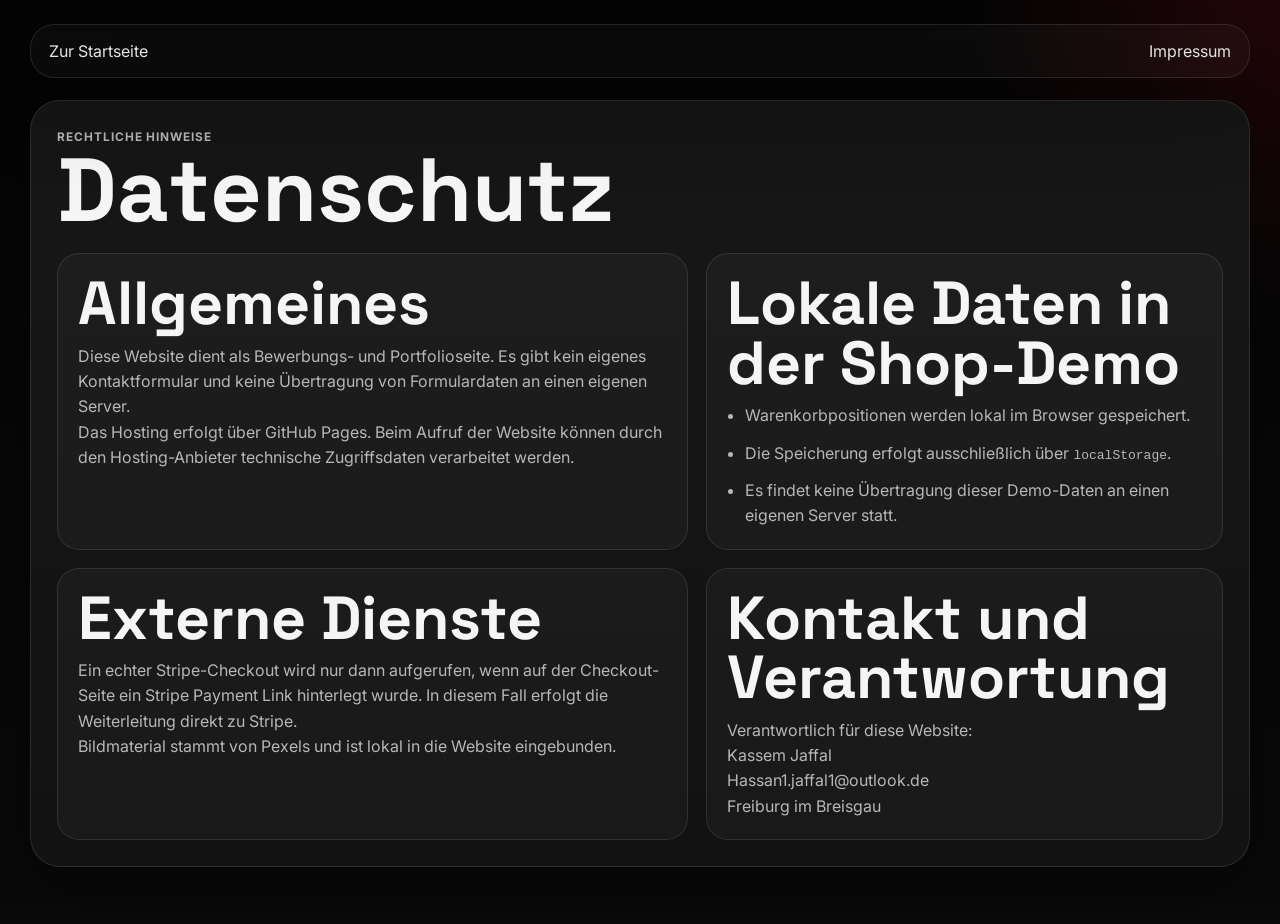
==== commit 74244c84: "Improve mobile scroll behavior and text animation" ====
--- a/legal/datenschutz.html
+++ b/legal/datenschutz.html
@@ -51,5 +51,6 @@
         </div>
       </section>
     </div>
+    <script src="../main.js"></script>
   </body>
 </html>
--- a/styles.css
+++ b/styles.css
@@ -1,22 +1,22 @@
 @import url("https://fonts.googleapis.com/css2?family=Inter:wght@400;500;600;700;800&family=Space+Grotesk:wght@500;700&display=swap");
 
 :root {
-  --bg: #060606;
+  --bg: #050505;
   --bg-soft: #0d0d0d;
   --panel: #121212;
   --panel-soft: #171717;
-  --surface: rgba(255, 255, 255, 0.045);
+  --surface: rgba(255, 255, 255, 0.04);
   --surface-strong: rgba(255, 255, 255, 0.08);
   --line: rgba(255, 255, 255, 0.1);
   --line-strong: rgba(255, 255, 255, 0.18);
   --text: #f5f5f5;
-  --muted: #b6b6b6;
-  --muted-strong: #dddddd;
+  --muted: #b7b7b7;
+  --muted-strong: #e4e4e4;
   --accent: #c31422;
-  --accent-soft: #ff4d5d;
+  --accent-soft: #ff5866;
   --white: #ffffff;
   --shadow: 0 24px 80px rgba(0, 0, 0, 0.34);
-  --radius-xl: 32px;
+  --radius-xl: 34px;
   --radius-lg: 24px;
   --radius-md: 18px;
   --site-width: min(1220px, calc(100% - 32px));
@@ -33,13 +33,30 @@
 }
 
 body {
+  position: relative;
+  isolation: isolate;
+  min-height: 100vh;
+  --scroll-darkness: 0;
   margin: 0;
   font-family: var(--body-font);
   color: var(--text);
   background:
     radial-gradient(circle at top right, rgba(195, 20, 34, 0.18), transparent 22%),
     radial-gradient(circle at bottom left, rgba(255, 255, 255, 0.05), transparent 16%),
-    linear-gradient(180deg, #040404 0%, #0a0a0a 100%);
+    linear-gradient(180deg, #040404 0%, #090909 100%);
+}
+
+body::before {
+  content: "";
+  position: fixed;
+  inset: 0;
+  z-index: -1;
+  pointer-events: none;
+  background:
+    linear-gradient(180deg, rgba(0, 0, 0, 0.22), rgba(0, 0, 0, 0.66)),
+    radial-gradient(circle at center, rgba(0, 0, 0, 0.18), transparent 45%);
+  opacity: calc(0.14 + (var(--scroll-darkness) * 0.72));
+  transition: opacity 180ms linear;
 }
 
 img {
@@ -52,7 +69,9 @@
 }
 
 button,
-input {
+input,
+textarea,
+select {
   font: inherit;
 }
 
@@ -85,7 +104,7 @@
   display: flex;
   align-items: center;
   gap: 14px;
-  min-height: 44px;
+  min-height: 46px;
 }
 
 .announcement-bar__label,
@@ -117,7 +136,9 @@
   z-index: 60;
   border-bottom: 1px solid var(--line);
   backdrop-filter: blur(18px);
-  background: rgba(6, 6, 6, 0.8);
+  background: rgba(5, 5, 5, 0.82);
+  transition: transform 260ms ease, opacity 260ms ease, background-color 260ms ease;
+  will-change: transform;
 }
 
 .site-header__inner {
@@ -125,7 +146,7 @@
   align-items: center;
   justify-content: space-between;
   gap: 18px;
-  min-height: 84px;
+  min-height: 86px;
 }
 
 .brand {
@@ -189,9 +210,10 @@
 .button,
 .chip,
 .faq-trigger,
-.trajectory-card,
 .portfolio-card,
-.insight-card {
+.insight-card,
+.story-card,
+.trend-card {
   transition:
     transform 180ms ease,
     background-color 180ms ease,
@@ -204,7 +226,7 @@
   display: inline-flex;
   align-items: center;
   justify-content: center;
-  min-width: 140px;
+  min-width: 144px;
   padding: 13px 18px;
   border: 1px solid transparent;
   border-radius: 999px;
@@ -215,9 +237,10 @@
 .button:hover,
 .chip:hover,
 .faq-trigger:hover,
-.trajectory-card:hover,
 .portfolio-card:hover,
-.insight-card:hover {
+.insight-card:hover,
+.story-card:hover,
+.trend-card:hover {
   transform: translateY(-2px);
 }
 
@@ -245,15 +268,18 @@
   color: #080808;
 }
 
-.hero {
-  display: grid;
-  grid-template-columns: 1.05fr 0.95fr;
-  gap: 26px;
-  padding: 28px 0 0;
-}
-
-.hero__copy,
-.hero__visual,
+body.is-scrolling-down .site-header {
+  transform: translateY(calc(-100% - 8px));
+  opacity: 0;
+}
+
+body.is-scrolling-up .site-header,
+body:not(.is-scrolling-down) .site-header {
+  transform: translateY(0);
+  opacity: 1;
+}
+
+.hero,
 .section,
 .site-footer {
   border: 1px solid var(--line);
@@ -264,6 +290,13 @@
   box-shadow: var(--shadow);
 }
 
+.hero {
+  display: grid;
+  grid-template-columns: 1.05fr 0.95fr;
+  gap: 26px;
+  padding: 28px 0 0;
+}
+
 .hero__copy,
 .hero__visual,
 .section,
@@ -289,41 +322,43 @@
 
 h1 {
   max-width: 12ch;
-  font-size: clamp(3.2rem, 7vw, 6.1rem);
+  font-size: clamp(3.1rem, 7vw, 6rem);
 }
 
 h2 {
   max-width: 16ch;
-  font-size: clamp(2.15rem, 5vw, 3.8rem);
+  font-size: clamp(2.1rem, 5vw, 3.8rem);
 }
 
 h3 {
-  font-size: clamp(1.45rem, 2.8vw, 2.1rem);
+  font-size: clamp(1.4rem, 2.8vw, 2rem);
 }
 
 .hero__lead,
 .panel p,
-.trajectory-card p,
 .insight-card p,
 .portfolio-card p,
 .faq-content p,
-.site-footer p {
+.site-footer p,
+.story-card p,
+.trend-card p {
   margin: 0;
   color: var(--muted);
   line-height: 1.72;
 }
 
 .hero__lead {
-  max-width: 58ch;
+  max-width: 60ch;
   font-size: 1.04rem;
 }
 
 .hero__facts,
 .profile-grid,
 .insight-grid,
-.trajectory-grid,
 .portfolio-grid,
-.site-footer__inner {
+.site-footer__inner,
+.story-grid,
+.trend-grid {
   display: grid;
   gap: 20px;
 }
@@ -336,10 +371,11 @@
 .hero__facts article,
 .hero__mark-card,
 .panel,
-.trajectory-card,
 .insight-card,
 .portfolio-card,
-.faq-item {
+.faq-item,
+.story-card,
+.trend-card {
   border: 1px solid var(--line);
   border-radius: var(--radius-lg);
   background: rgba(255, 255, 255, 0.035);
@@ -354,7 +390,7 @@
   display: block;
   margin-bottom: 8px;
   font-family: var(--title-font);
-  font-size: 1.75rem;
+  font-size: 1.85rem;
 }
 
 .hero__facts span {
@@ -388,8 +424,8 @@
 
 .hero__gallery {
   display: grid;
-  grid-template-columns: 1.2fr 0.8fr;
-  grid-template-rows: 220px 220px;
+  grid-template-columns: 1.15fr 0.85fr;
+  grid-template-rows: repeat(3, 170px);
   gap: 16px;
 }
 
@@ -401,7 +437,7 @@
 }
 
 .hero__gallery img:first-child {
-  grid-row: 1 / span 2;
+  grid-row: 1 / span 3;
 }
 
 .section {
@@ -436,7 +472,9 @@
   grid-template-columns: 1.2fr 0.8fr;
 }
 
-.panel {
+.panel,
+.story-card,
+.trend-card {
   padding: 24px;
 }
 
@@ -475,19 +513,43 @@
   background: linear-gradient(135deg, var(--accent), var(--white));
 }
 
-.insight-grid,
-.trajectory-grid,
+.story-grid {
+  grid-template-columns: 1fr 1fr 1fr;
+}
+
+.story-card {
+  display: grid;
+  gap: 16px;
+}
+
+.story-card img {
+  width: 100%;
+  height: 220px;
+  object-fit: cover;
+  border-radius: 18px;
+}
+
+.story-card--accent {
+  background:
+    linear-gradient(155deg, rgba(195, 20, 34, 0.18), rgba(255, 255, 255, 0.03)),
+    rgba(255, 255, 255, 0.035);
+}
+
+.trend-grid,
+.insight-grid {
+  grid-template-columns: repeat(3, minmax(0, 1fr));
+}
+
 .portfolio-grid {
-  grid-template-columns: repeat(3, minmax(0, 1fr));
+  grid-template-columns: repeat(2, minmax(0, 1fr));
 }
 
 .insight-card,
-.trajectory-card {
+.trend-card {
   padding: 22px;
 }
 
 .insight-card__kicker,
-.trajectory-card__year,
 .portfolio-card__tag {
   display: inline-flex;
   margin-bottom: 14px;
@@ -565,7 +627,7 @@
 
 .portfolio-card img {
   width: 100%;
-  height: 230px;
+  height: 240px;
   object-fit: cover;
 }
 
@@ -582,6 +644,39 @@
 
 .portfolio-card.is-hidden {
   display: none;
+}
+
+.image-rail {
+  overflow: auto;
+  margin-inline: -4px;
+  padding-bottom: 4px;
+}
+
+.image-rail__track {
+  display: grid;
+  grid-auto-flow: column;
+  grid-auto-columns: minmax(220px, 1fr);
+  gap: 16px;
+  min-width: 100%;
+}
+
+.image-rail__card {
+  overflow: hidden;
+  border: 1px solid var(--line);
+  border-radius: var(--radius-lg);
+  background: rgba(255, 255, 255, 0.035);
+}
+
+.image-rail__card img {
+  width: 100%;
+  height: 220px;
+  object-fit: cover;
+}
+
+.image-rail__card p {
+  margin: 0;
+  padding: 16px 18px;
+  color: var(--muted);
 }
 
 .faq-list {
@@ -643,11 +738,70 @@
   white-space: nowrap;
 }
 
+[data-reveal] {
+  opacity: 0;
+  transform: translateY(18px);
+  transition: opacity 480ms ease, transform 480ms ease;
+}
+
+[data-reveal].is-visible {
+  opacity: 1;
+  transform: none;
+}
+
+.type-scroll {
+  display: block;
+}
+
+.type-scroll__char {
+  display: inline-block;
+  opacity: 0;
+  transform: translateY(0.72em);
+  filter: blur(4px);
+  transition:
+    opacity 260ms ease,
+    transform 420ms cubic-bezier(0.2, 0.75, 0.2, 1),
+    filter 320ms ease;
+  transition-delay: calc(var(--char-index) * 18ms);
+}
+
+.type-scroll__space {
+  white-space: pre;
+}
+
+.type-scroll.is-typed .type-scroll__char {
+  opacity: 1;
+  transform: translateY(0);
+  filter: blur(0);
+}
+
+@supports (animation-timeline: view()) {
+  [data-reveal] {
+    opacity: 1;
+    transform: none;
+    animation: reveal-in linear both;
+    animation-timeline: view();
+    animation-range: entry 12% cover 32%;
+  }
+}
+
+@keyframes reveal-in {
+  from {
+    opacity: 0;
+    transform: translateY(18px);
+  }
+  to {
+    opacity: 1;
+    transform: translateY(0);
+  }
+}
+
 @media (max-width: 1120px) {
   .hero,
   .profile-grid,
+  .story-grid,
+  .trend-grid,
   .insight-grid,
-  .trajectory-grid,
   .portfolio-grid,
   .site-footer__inner {
     grid-template-columns: 1fr;
@@ -661,7 +815,7 @@
 
   .hero__gallery {
     grid-template-columns: 1fr 1fr;
-    grid-template-rows: 230px 190px;
+    grid-template-rows: 240px 180px 180px;
   }
 
   .hero__gallery img:first-child {
@@ -685,15 +839,40 @@
     padding: 10px 0;
   }
 
+  .site-header__inner {
+    display: grid;
+    gap: 12px;
+    min-height: auto;
+    padding: 14px 0;
+  }
+
+  .brand {
+    justify-content: space-between;
+  }
+
   .site-nav {
-    flex-wrap: wrap;
-    justify-content: center;
+    overflow-x: auto;
+    flex-wrap: nowrap;
+    justify-content: flex-start;
+    scrollbar-width: none;
+  }
+
+  .site-nav::-webkit-scrollbar {
+    display: none;
+  }
+
+  .site-nav__link {
+    white-space: nowrap;
   }
 
   .site-header__actions,
   .hero__actions,
   .portfolio-card__actions {
     display: grid;
+  }
+
+  .site-header__actions {
+    grid-template-columns: 1fr 1fr;
   }
 
   .hero__copy,
@@ -705,7 +884,7 @@
 
   h1 {
     max-width: none;
-    font-size: clamp(2.85rem, 12vw, 4.8rem);
+    font-size: clamp(2.8rem, 12vw, 4.8rem);
   }
 
   h2 {
@@ -729,4 +908,35 @@
   .hero__gallery img:first-child {
     grid-column: auto;
   }
-}
+
+  .image-rail__track {
+    grid-auto-columns: minmax(260px, 1fr);
+  }
+
+  .type-scroll__char {
+    transition-delay: calc(var(--char-index) * 10ms);
+  }
+}
+
+@media (prefers-reduced-motion: reduce) {
+  body::before,
+  .site-header,
+  .button,
+  .chip,
+  .faq-trigger,
+  .portfolio-card,
+  .insight-card,
+  .story-card,
+  .trend-card,
+  [data-reveal],
+  .type-scroll__char {
+    transition: none;
+    animation: none;
+  }
+
+  .type-scroll__char {
+    opacity: 1;
+    transform: none;
+    filter: none;
+  }
+}
--- a/projects.css
+++ b/projects.css
@@ -13,6 +13,9 @@
 }
 
 .subnav {
+  position: sticky;
+  top: 12px;
+  z-index: 58;
   display: flex;
   justify-content: space-between;
   align-items: center;
@@ -23,6 +26,9 @@
   border-radius: 24px;
   background: rgba(255, 255, 255, 0.03);
   box-shadow: var(--shadow);
+  backdrop-filter: blur(16px);
+  transition: transform 260ms ease, opacity 260ms ease;
+  will-change: transform;
 }
 
 .subnav a {
@@ -38,6 +44,17 @@
   display: flex;
   flex-wrap: wrap;
   gap: 14px;
+}
+
+body.is-scrolling-down .subnav {
+  transform: translateY(calc(-100% - 12px));
+  opacity: 0;
+}
+
+body.is-scrolling-up .subnav,
+body:not(.is-scrolling-down) .subnav {
+  transform: translateY(0);
+  opacity: 1;
 }
 
 .project-hero,
@@ -130,7 +147,10 @@
 .legal-grid,
 .trust-grid,
 .review-grid,
-.collection-grid {
+.collection-grid,
+.recommendation-grid,
+.lookbook-grid,
+.crm-grid {
   display: grid;
   gap: 18px;
 }
@@ -143,7 +163,11 @@
 .chart-panel,
 .shop-card,
 .funnel-card,
-.checkout-box {
+.checkout-box,
+.recommendation-card,
+.lookbook-card,
+.crm-card,
+.email-preview {
   padding: 20px;
   border: 1px solid var(--line);
   border-radius: 22px;
@@ -252,6 +276,18 @@
 
 .shop-card__price {
   font-size: 1.95rem;
+}
+
+.shop-card__price-group {
+  display: flex;
+  align-items: baseline;
+  gap: 10px;
+  flex-wrap: wrap;
+}
+
+.shop-card__compare {
+  color: var(--muted);
+  text-decoration: line-through;
 }
 
 .shop-card__tag,
@@ -318,6 +354,72 @@
   grid-template-columns: repeat(3, minmax(0, 1fr));
 }
 
+.recommendation-grid {
+  grid-template-columns: repeat(3, minmax(0, 1fr));
+}
+
+.recommendation-card {
+  display: grid;
+  gap: 14px;
+}
+
+.recommendation-card img,
+.lookbook-card img {
+  width: 100%;
+  height: 220px;
+  object-fit: cover;
+  border-radius: 18px;
+}
+
+.recommendation-card__copy,
+.lookbook-card div {
+  display: grid;
+  gap: 12px;
+}
+
+.lookbook-grid {
+  grid-template-columns: 1.3fr 0.7fr 0.7fr;
+}
+
+.lookbook-card {
+  display: grid;
+  gap: 14px;
+}
+
+.lookbook-card--wide {
+  grid-row: span 2;
+}
+
+.lookbook-card--wide img {
+  height: 360px;
+}
+
+.payment-switcher {
+  display: flex;
+  flex-wrap: wrap;
+  gap: 10px;
+  margin: 22px 0 16px;
+}
+
+.payment-pill {
+  padding: 12px 14px;
+  border: 1px solid var(--line);
+  border-radius: 999px;
+  color: var(--white);
+  background: transparent;
+  cursor: pointer;
+}
+
+.payment-pill.is-active {
+  background: var(--white);
+  color: #080808;
+}
+
+.payment-panel {
+  display: grid;
+  gap: 14px;
+}
+
 .cart-launcher {
   position: sticky;
   top: 96px;
@@ -527,6 +629,121 @@
   grid-template-columns: repeat(4, minmax(0, 1fr));
 }
 
+.crm-grid {
+  grid-template-columns: repeat(3, minmax(0, 1fr));
+}
+
+.crm-card {
+  display: grid;
+  gap: 14px;
+}
+
+.newsletter-hero {
+  display: grid;
+  grid-template-columns: 1fr 1fr;
+  gap: 24px;
+  padding: 26px;
+}
+
+.newsletter-form {
+  display: grid;
+  gap: 14px;
+}
+
+.newsletter-form label {
+  display: grid;
+  gap: 8px;
+}
+
+.newsletter-form input,
+.newsletter-form select {
+  width: 100%;
+  padding: 15px 16px;
+  border: 1px solid var(--line);
+  border-radius: 16px;
+  outline: 0;
+  color: var(--white);
+  background: rgba(255, 255, 255, 0.04);
+}
+
+.newsletter-form input:focus,
+.newsletter-form select:focus {
+  border-color: rgba(255, 255, 255, 0.28);
+}
+
+.status-box,
+.audience-panel {
+  padding: 18px;
+  border: 1px solid var(--line);
+  border-radius: 18px;
+  background: rgba(255, 255, 255, 0.03);
+}
+
+.status-box[data-state="success"] {
+  border-color: rgba(72, 186, 120, 0.42);
+  background: rgba(72, 186, 120, 0.08);
+}
+
+.status-box[data-state="warning"] {
+  border-color: rgba(255, 196, 89, 0.42);
+  background: rgba(255, 196, 89, 0.08);
+}
+
+.status-box[data-state="error"] {
+  border-color: rgba(255, 88, 102, 0.42);
+  background: rgba(255, 88, 102, 0.08);
+}
+
+.status-box p,
+.audience-panel p,
+.email-preview p,
+.crm-card p {
+  margin: 0;
+  color: var(--muted);
+  line-height: 1.66;
+}
+
+.audience-list {
+  display: grid;
+  gap: 10px;
+  margin-top: 14px;
+}
+
+.audience-entry {
+  display: flex;
+  justify-content: space-between;
+  gap: 12px;
+  padding: 12px 14px;
+  border-radius: 14px;
+  background: rgba(255, 255, 255, 0.04);
+}
+
+.audience-entry strong {
+  font-family: var(--title-font);
+}
+
+.audience-entry p {
+  margin: 4px 0 0;
+}
+
+.email-preview {
+  display: grid;
+  gap: 12px;
+}
+
+.email-preview__meta {
+  display: flex;
+  flex-wrap: wrap;
+  gap: 10px;
+  color: var(--muted);
+}
+
+.newsletter-kpis {
+  display: grid;
+  grid-template-columns: repeat(3, minmax(0, 1fr));
+  gap: 16px;
+}
+
 .timeline-flow {
   margin-top: 16px;
 }
@@ -578,7 +795,12 @@
   .funnel-grid,
   .trust-grid,
   .review-grid,
-  .collection-grid {
+  .collection-grid,
+  .recommendation-grid,
+  .lookbook-grid,
+  .crm-grid,
+  .newsletter-kpis,
+  .newsletter-hero {
     grid-template-columns: 1fr;
   }
 }
@@ -599,6 +821,10 @@
     display: grid;
   }
 
+  .subnav {
+    top: 8px;
+  }
+
   .project-hero,
   .shop-hero,
   .project-panel,
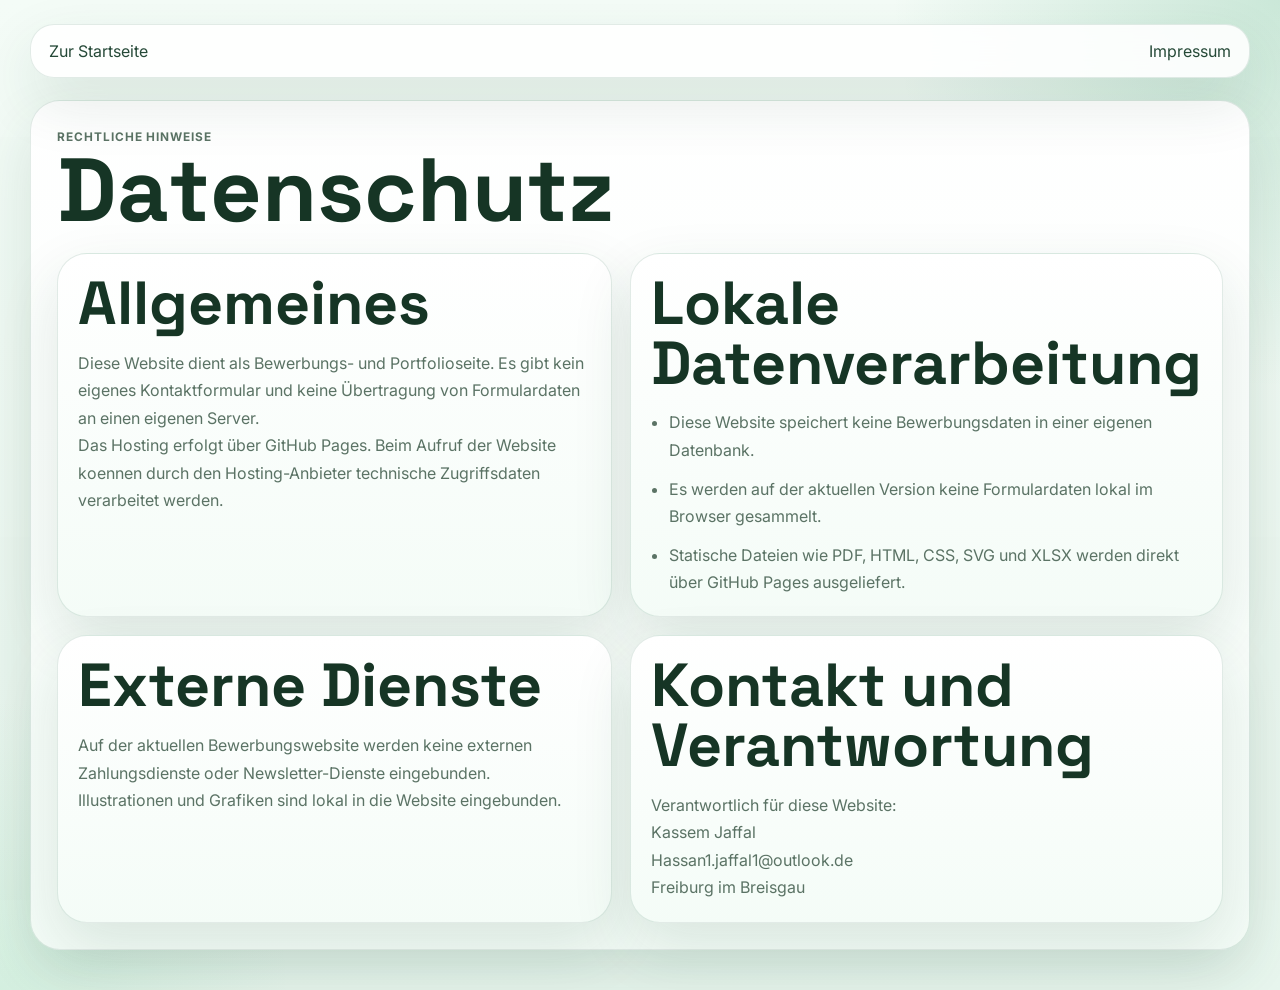
==== commit 7bdf09b3: "Retarget portfolio to Bechtle IT application" ====
--- a/legal/datenschutz.html
+++ b/legal/datenschutz.html
@@ -23,22 +23,22 @@
           <article class="checkout-box">
             <h2>Allgemeines</h2>
             <p>Diese Website dient als Bewerbungs- und Portfolioseite. Es gibt kein eigenes Kontaktformular und keine Übertragung von Formulardaten an einen eigenen Server.</p>
-            <p>Das Hosting erfolgt über GitHub Pages. Beim Aufruf der Website können durch den Hosting-Anbieter technische Zugriffsdaten verarbeitet werden.</p>
+            <p>Das Hosting erfolgt über GitHub Pages. Beim Aufruf der Website koennen durch den Hosting-Anbieter technische Zugriffsdaten verarbeitet werden.</p>
           </article>
 
           <article class="checkout-box">
-            <h2>Lokale Daten in der Shop-Demo</h2>
+            <h2>Lokale Datenverarbeitung</h2>
             <ul class="legal-list">
-              <li>Warenkorbpositionen werden lokal im Browser gespeichert.</li>
-              <li>Die Speicherung erfolgt ausschließlich über <code>localStorage</code>.</li>
-              <li>Es findet keine Übertragung dieser Demo-Daten an einen eigenen Server statt.</li>
+              <li>Diese Website speichert keine Bewerbungsdaten in einer eigenen Datenbank.</li>
+              <li>Es werden auf der aktuellen Version keine Formulardaten lokal im Browser gesammelt.</li>
+              <li>Statische Dateien wie PDF, HTML, CSS, SVG und XLSX werden direkt über GitHub Pages ausgeliefert.</li>
             </ul>
           </article>
 
           <article class="checkout-box">
             <h2>Externe Dienste</h2>
-            <p>Ein echter Stripe-Checkout wird nur dann aufgerufen, wenn auf der Checkout-Seite ein Stripe Payment Link hinterlegt wurde. In diesem Fall erfolgt die Weiterleitung direkt zu Stripe.</p>
-            <p>Bildmaterial stammt von Pexels und ist lokal in die Website eingebunden.</p>
+            <p>Auf der aktuellen Bewerbungswebsite werden keine externen Zahlungsdienste oder Newsletter-Dienste eingebunden.</p>
+            <p>Illustrationen und Grafiken sind lokal in die Website eingebunden.</p>
           </article>
 
           <article class="checkout-box">
--- a/styles.css
+++ b/styles.css
@@ -1,21 +1,21 @@
 @import url("https://fonts.googleapis.com/css2?family=Inter:wght@400;500;600;700;800&family=Space+Grotesk:wght@500;700&display=swap");
 
 :root {
-  --bg: #050505;
-  --bg-soft: #0d0d0d;
-  --panel: #121212;
-  --panel-soft: #171717;
-  --surface: rgba(255, 255, 255, 0.04);
-  --surface-strong: rgba(255, 255, 255, 0.08);
-  --line: rgba(255, 255, 255, 0.1);
-  --line-strong: rgba(255, 255, 255, 0.18);
-  --text: #f5f5f5;
-  --muted: #b7b7b7;
-  --muted-strong: #e4e4e4;
-  --accent: #c31422;
-  --accent-soft: #ff5866;
+  --bg: #edf8f1;
+  --bg-soft: #ffffff;
+  --panel: #ffffff;
+  --panel-soft: #f4fcf7;
+  --surface: rgba(20, 103, 63, 0.04);
+  --surface-strong: rgba(20, 103, 63, 0.09);
+  --line: rgba(16, 92, 57, 0.12);
+  --line-strong: rgba(16, 92, 57, 0.22);
+  --text: #163525;
+  --muted: #5b7365;
+  --muted-strong: #254937;
+  --accent: #0f8b4c;
+  --accent-soft: #49c47d;
   --white: #ffffff;
-  --shadow: 0 24px 80px rgba(0, 0, 0, 0.34);
+  --shadow: 0 24px 60px rgba(28, 72, 47, 0.12);
   --radius-xl: 34px;
   --radius-lg: 24px;
   --radius-md: 18px;
@@ -41,9 +41,9 @@
   font-family: var(--body-font);
   color: var(--text);
   background:
-    radial-gradient(circle at top right, rgba(195, 20, 34, 0.18), transparent 22%),
-    radial-gradient(circle at bottom left, rgba(255, 255, 255, 0.05), transparent 16%),
-    linear-gradient(180deg, #040404 0%, #090909 100%);
+    radial-gradient(circle at top right, rgba(15, 139, 76, 0.18), transparent 22%),
+    radial-gradient(circle at bottom left, rgba(73, 196, 125, 0.12), transparent 16%),
+    linear-gradient(180deg, #f3fcf6 0%, #e7f6ed 100%);
 }
 
 body::before {
@@ -53,9 +53,9 @@
   z-index: -1;
   pointer-events: none;
   background:
-    linear-gradient(180deg, rgba(0, 0, 0, 0.22), rgba(0, 0, 0, 0.66)),
-    radial-gradient(circle at center, rgba(0, 0, 0, 0.18), transparent 45%);
-  opacity: calc(0.14 + (var(--scroll-darkness) * 0.72));
+    linear-gradient(180deg, rgba(5, 56, 31, 0.04), rgba(5, 56, 31, 0.18)),
+    radial-gradient(circle at center, rgba(15, 139, 76, 0.08), transparent 48%);
+  opacity: calc(0.06 + (var(--scroll-darkness) * 0.38));
   transition: opacity 180ms linear;
 }
 
@@ -87,7 +87,7 @@
 
 .announcement-bar {
   border-bottom: 1px solid var(--line);
-  background: linear-gradient(90deg, rgba(255, 255, 255, 0.04), rgba(195, 20, 34, 0.14), rgba(255, 255, 255, 0.04));
+  background: linear-gradient(90deg, rgba(15, 139, 76, 0.06), rgba(73, 196, 125, 0.18), rgba(15, 139, 76, 0.06));
 }
 
 .announcement-bar__inner,
@@ -119,7 +119,7 @@
 .announcement-bar__label {
   padding: 6px 10px;
   border-radius: 999px;
-  background: rgba(255, 255, 255, 0.12);
+  background: rgba(15, 139, 76, 0.12);
   font-size: 0.72rem;
   font-weight: 700;
 }
@@ -136,7 +136,7 @@
   z-index: 60;
   border-bottom: 1px solid var(--line);
   backdrop-filter: blur(18px);
-  background: rgba(5, 5, 5, 0.82);
+  background: rgba(244, 252, 247, 0.86);
   transition: transform 260ms ease, opacity 260ms ease, background-color 260ms ease;
   will-change: transform;
 }
@@ -182,7 +182,7 @@
   padding: 8px;
   border: 1px solid var(--line);
   border-radius: 999px;
-  background: rgba(255, 255, 255, 0.03);
+  background: rgba(15, 139, 76, 0.04);
 }
 
 .site-nav__link {
@@ -195,8 +195,8 @@
 
 .site-nav__link:hover,
 .site-nav__link.is-active {
-  background: var(--white);
-  color: #070707;
+  background: var(--accent);
+  color: var(--white);
 }
 
 .site-header__actions,
@@ -248,24 +248,24 @@
 .download-link {
   color: var(--white);
   background: linear-gradient(135deg, var(--accent), var(--accent-soft));
-  box-shadow: 0 16px 28px rgba(195, 20, 34, 0.28);
+  box-shadow: 0 16px 28px rgba(15, 139, 76, 0.22);
 }
 
 .button--secondary {
   border-color: var(--line-strong);
-  background: rgba(255, 255, 255, 0.06);
-  color: var(--white);
+  background: rgba(15, 139, 76, 0.06);
+  color: var(--text);
 }
 
 .button--ghost {
   border-color: var(--line-strong);
   background: transparent;
+  color: var(--text);
+}
+
+.button--card {
+  background: var(--accent);
   color: var(--white);
-}
-
-.button--card {
-  background: var(--white);
-  color: #080808;
 }
 
 body.is-scrolling-down .site-header {
@@ -285,7 +285,7 @@
   border: 1px solid var(--line);
   border-radius: var(--radius-xl);
   background:
-    linear-gradient(180deg, rgba(255, 255, 255, 0.04), rgba(255, 255, 255, 0.02)),
+    linear-gradient(180deg, rgba(255, 255, 255, 0.98), rgba(244, 252, 247, 0.98)),
     var(--bg-soft);
   box-shadow: var(--shadow);
 }
@@ -306,7 +306,7 @@
 
 .eyebrow {
   margin: 0 0 14px;
-  color: rgba(255, 255, 255, 0.58);
+  color: rgba(22, 53, 37, 0.56);
   font-size: 0.74rem;
   font-weight: 700;
 }
@@ -378,7 +378,7 @@
 .trend-card {
   border: 1px solid var(--line);
   border-radius: var(--radius-lg);
-  background: rgba(255, 255, 255, 0.035);
+  background: rgba(15, 139, 76, 0.04);
   box-shadow: var(--shadow);
 }
 
@@ -459,7 +459,7 @@
   border: 1px solid var(--line);
   border-radius: 999px;
   color: var(--muted-strong);
-  background: rgba(255, 255, 255, 0.03);
+  background: rgba(15, 139, 76, 0.05);
 }
 
 .section-heading {
@@ -531,8 +531,8 @@
 
 .story-card--accent {
   background:
-    linear-gradient(155deg, rgba(195, 20, 34, 0.18), rgba(255, 255, 255, 0.03)),
-    rgba(255, 255, 255, 0.035);
+    linear-gradient(155deg, rgba(15, 139, 76, 0.18), rgba(255, 255, 255, 0.52)),
+    rgba(15, 139, 76, 0.04);
 }
 
 .trend-grid,
@@ -555,8 +555,8 @@
   margin-bottom: 14px;
   padding: 8px 12px;
   border-radius: 999px;
-  background: rgba(255, 255, 255, 0.08);
-  color: var(--white);
+  background: rgba(15, 139, 76, 0.12);
+  color: var(--accent);
   font-size: 0.75rem;
   font-weight: 700;
   letter-spacing: 0.08em;
@@ -585,13 +585,13 @@
   border: 1px solid var(--line);
   border-radius: 18px;
   outline: 0;
-  color: var(--white);
-  background: rgba(255, 255, 255, 0.04);
+  color: var(--text);
+  background: rgba(15, 139, 76, 0.04);
 }
 
 .search-field input:focus {
-  border-color: rgba(255, 255, 255, 0.28);
-  box-shadow: 0 0 0 4px rgba(255, 255, 255, 0.04);
+  border-color: rgba(15, 139, 76, 0.34);
+  box-shadow: 0 0 0 4px rgba(15, 139, 76, 0.08);
 }
 
 .filter-chips {
@@ -605,14 +605,14 @@
   border: 1px solid var(--line);
   border-radius: 999px;
   background: transparent;
+  color: var(--text);
+  cursor: pointer;
+}
+
+.chip.is-active {
+  border-color: var(--accent);
+  background: var(--accent);
   color: var(--white);
-  cursor: pointer;
-}
-
-.chip.is-active {
-  border-color: var(--white);
-  background: var(--white);
-  color: #080808;
 }
 
 .results-copy,
@@ -664,7 +664,7 @@
   overflow: hidden;
   border: 1px solid var(--line);
   border-radius: var(--radius-lg);
-  background: rgba(255, 255, 255, 0.035);
+  background: rgba(15, 139, 76, 0.04);
 }
 
 .image-rail__card img {
@@ -689,7 +689,7 @@
   padding: 22px;
   border: 0;
   text-align: left;
-  color: var(--white);
+  color: var(--text);
   background: transparent;
   cursor: pointer;
   font-family: var(--title-font);
--- a/projects.css
+++ b/projects.css
@@ -1,9 +1,12 @@
+@import url("https://fonts.googleapis.com/css2?family=Inter:wght@400;500;600;700;800&family=Space+Grotesk:wght@500;700&display=swap");
+
 .project-page,
 .legal-page {
   min-height: 100vh;
   background:
-    radial-gradient(circle at top right, rgba(195, 20, 34, 0.16), transparent 20%),
-    linear-gradient(180deg, #050505 0%, #0a0a0a 100%);
+    radial-gradient(circle at top right, rgba(15, 139, 76, 0.18), transparent 24%),
+    radial-gradient(circle at bottom left, rgba(73, 196, 125, 0.12), transparent 18%),
+    linear-gradient(180deg, #f4fcf7 0%, #e8f6ee 100%);
 }
 
 .project-shell,
@@ -17,14 +20,14 @@
   top: 12px;
   z-index: 58;
   display: flex;
+  align-items: center;
   justify-content: space-between;
-  align-items: center;
   gap: 16px;
   margin-bottom: 18px;
   padding: 16px 18px;
   border: 1px solid var(--line);
   border-radius: 24px;
-  background: rgba(255, 255, 255, 0.03);
+  background: rgba(255, 255, 255, 0.88);
   box-shadow: var(--shadow);
   backdrop-filter: blur(16px);
   transition: transform 260ms ease, opacity 260ms ease;
@@ -37,7 +40,7 @@
 }
 
 .subnav a:hover {
-  color: var(--white);
+  color: var(--accent);
 }
 
 .subnav__links {
@@ -58,41 +61,38 @@
 }
 
 .project-hero,
-.shop-hero,
 .project-panel,
 .legal-panel,
-.product-modal__card,
-.cart-drawer,
-.toast,
-.trust-card,
-.review-card,
-.collection-card {
+.dashboard-metric,
+.chart-panel,
+.crm-card,
+.checkout-box,
+.code-window,
+.stack-card,
+.spotlight-card {
   border: 1px solid var(--line);
   border-radius: 30px;
   background:
-    linear-gradient(180deg, rgba(255, 255, 255, 0.04), rgba(255, 255, 255, 0.02)),
+    linear-gradient(180deg, rgba(255, 255, 255, 0.98), rgba(244, 252, 247, 0.98)),
     var(--bg-soft);
   box-shadow: var(--shadow);
 }
 
-.project-hero,
-.shop-hero {
+.project-hero {
   display: grid;
   grid-template-columns: 1.05fr 0.95fr;
   gap: 24px;
   padding: 26px;
 }
 
-.project-hero__copy,
-.shop-hero__copy {
+.project-hero__copy {
   display: grid;
   align-content: center;
   gap: 18px;
 }
 
-.project-hero__copy h1,
-.shop-hero__copy h1 {
-  max-width: 11ch;
+.project-hero__copy h1 {
+  max-width: 12ch;
 }
 
 .project-copy,
@@ -100,33 +100,47 @@
 .legal-panel p,
 .legal-panel li,
 .chart-caption,
-.cart-empty,
-.checkout-note,
-.shop-toolbar__hint,
-.trust-card p,
-.review-card p,
-.collection-card p {
+.checkout-box p,
+.checkout-box li,
+.flow-row p,
+.crm-card p,
+.stack-card p,
+.spotlight-card p {
   margin: 0;
   color: var(--muted);
   line-height: 1.72;
 }
 
 .button-row,
-.download-row,
-.checkout-actions,
-.cart-drawer__footer {
+.download-row {
   display: flex;
   flex-wrap: wrap;
   gap: 12px;
 }
 
+.project-hero__visual {
+  display: grid;
+  gap: 16px;
+  align-content: stretch;
+}
+
 .project-hero__visual img,
-.shop-hero__visual img {
+.project-gallery img {
   width: 100%;
   height: 100%;
-  min-height: 360px;
+  min-height: 320px;
   object-fit: cover;
   border-radius: 24px;
+  border: 1px solid var(--line);
+  background:
+    radial-gradient(circle at top, rgba(73, 196, 125, 0.18), transparent 46%),
+    linear-gradient(180deg, #ffffff, #f1fbf5);
+}
+
+.project-hero__visual img.is-illustration,
+.project-gallery img.is-illustration {
+  object-fit: contain;
+  padding: 24px;
 }
 
 .project-panel,
@@ -136,21 +150,20 @@
 }
 
 .project-panel h2,
-.legal-panel h1 {
-  margin-bottom: 16px;
+.legal-panel h1,
+.legal-panel h2 {
+  margin: 0 0 16px;
 }
 
 .dashboard-grid,
-.shop-grid,
-.funnel-grid,
-.checkout-layout,
+.chart-layout,
+.crm-grid,
+.timeline-flow,
+.download-list,
 .legal-grid,
-.trust-grid,
-.review-grid,
-.collection-grid,
-.recommendation-grid,
-.lookbook-grid,
-.crm-grid {
+.project-split,
+.stack-grid,
+.project-gallery {
   display: grid;
   gap: 18px;
 }
@@ -161,57 +174,54 @@
 
 .dashboard-metric,
 .chart-panel,
-.shop-card,
-.funnel-card,
+.crm-card,
 .checkout-box,
-.recommendation-card,
-.lookbook-card,
-.crm-card,
-.email-preview {
+.code-window,
+.stack-card,
+.spotlight-card {
   padding: 20px;
-  border: 1px solid var(--line);
-  border-radius: 22px;
-  background: rgba(255, 255, 255, 0.03);
-}
-
-.dashboard-metric__label,
-.checkout-label,
-.summary-line span:first-child {
+}
+
+.dashboard-metric__label {
   display: block;
   margin-bottom: 10px;
   color: var(--muted);
   font-size: 0.92rem;
 }
 
-.dashboard-metric__value,
-.shop-card__price,
-.summary-line strong,
-.cart-badge {
+.dashboard-metric__value {
   font-family: var(--title-font);
-}
-
-.dashboard-metric__value {
-  font-size: 2.5rem;
+  font-size: 2.4rem;
+  color: var(--text);
 }
 
 .chart-layout,
-.checkout-layout,
-.legal-grid {
-  grid-template-columns: 1.1fr 0.9fr;
+.legal-grid,
+.project-split {
+  grid-template-columns: 1.08fr 0.92fr;
+}
+
+.crm-grid,
+.stack-grid {
+  grid-template-columns: repeat(3, minmax(0, 1fr));
+}
+
+.project-gallery {
+  grid-template-columns: repeat(2, minmax(0, 1fr));
 }
 
 .bar-chart,
 .mini-bars,
-.timeline-flow,
-.summary-list,
-.legal-list {
+.legal-list,
+.download-list,
+.project-list {
   display: grid;
   gap: 12px;
 }
 
 .bar-row {
   display: grid;
-  grid-template-columns: 120px 1fr auto;
+  grid-template-columns: 132px 1fr auto;
   align-items: center;
   gap: 12px;
 }
@@ -220,587 +230,124 @@
   overflow: hidden;
   height: 12px;
   border-radius: 999px;
-  background: rgba(255, 255, 255, 0.08);
+  background: rgba(15, 139, 76, 0.10);
 }
 
 .bar-fill {
   height: 100%;
   border-radius: inherit;
-  background: linear-gradient(135deg, var(--accent), var(--white));
-}
-
-.legend {
+  background: linear-gradient(135deg, var(--accent), var(--accent-soft));
+}
+
+.legend,
+.pill-list {
   display: flex;
   flex-wrap: wrap;
-  gap: 18px;
-  margin-top: 14px;
-  color: var(--muted);
-}
-
-.download-list {
-  margin: 12px 0 0;
-  padding-left: 20px;
-  color: var(--muted);
-  line-height: 1.7;
-}
-
-.shop-toolbar {
-  display: grid;
-  gap: 16px;
-  margin-bottom: 20px;
-}
-
-.shop-grid {
-  grid-template-columns: repeat(4, minmax(0, 1fr));
-}
-
-.shop-card {
-  display: grid;
-  gap: 14px;
-}
-
-.shop-card img {
-  width: 100%;
-  height: 240px;
-  object-fit: cover;
-  border-radius: 18px;
-}
-
-.shop-card__meta,
-.shop-card__topline {
-  display: flex;
-  justify-content: space-between;
-  gap: 12px;
-  align-items: center;
-}
-
-.shop-card__price {
-  font-size: 1.95rem;
-}
-
-.shop-card__price-group {
-  display: flex;
-  align-items: baseline;
-  gap: 10px;
-  flex-wrap: wrap;
-}
-
-.shop-card__compare {
-  color: var(--muted);
-  text-decoration: line-through;
-}
-
-.shop-card__tag,
-.funnel-card__stage,
-.product-chip,
-.cart-badge,
-.size-chip,
-.color-chip {
+  gap: 12px;
+}
+
+.pill-list span,
+.code-window__tag {
   display: inline-flex;
   width: fit-content;
   padding: 8px 12px;
   border-radius: 999px;
-  background: rgba(255, 255, 255, 0.08);
-  color: var(--white);
+  background: rgba(15, 139, 76, 0.10);
+  color: var(--accent);
   font-size: 0.74rem;
   font-weight: 700;
   letter-spacing: 0.08em;
   text-transform: uppercase;
 }
 
-.shop-card__rating {
-  color: #ffce52;
-  letter-spacing: 0.08em;
-}
-
-.shop-card__actions {
-  display: flex;
-  flex-wrap: wrap;
-  gap: 10px;
-}
-
-.trust-grid {
-  grid-template-columns: repeat(4, minmax(0, 1fr));
-}
-
-.trust-card,
-.review-card,
-.collection-card {
-  padding: 20px;
-}
-
-.trust-card strong,
-.review-card strong,
-.collection-card strong {
-  display: block;
-  margin-bottom: 10px;
-  font-family: var(--title-font);
-  font-size: 1.25rem;
-}
-
-.collection-grid {
-  grid-template-columns: repeat(3, minmax(0, 1fr));
-}
-
-.collection-card img {
-  width: 100%;
-  height: 200px;
-  object-fit: cover;
-  margin-bottom: 14px;
-  border-radius: 18px;
-}
-
-.review-grid {
-  grid-template-columns: repeat(3, minmax(0, 1fr));
-}
-
-.recommendation-grid {
-  grid-template-columns: repeat(3, minmax(0, 1fr));
-}
-
-.recommendation-card {
-  display: grid;
+.timeline-flow {
+  margin-top: 12px;
+}
+
+.flow-row {
+  display: grid;
+  grid-template-columns: 148px 1fr;
   gap: 14px;
-}
-
-.recommendation-card img,
-.lookbook-card img {
-  width: 100%;
-  height: 220px;
-  object-fit: cover;
-  border-radius: 18px;
-}
-
-.recommendation-card__copy,
-.lookbook-card div {
-  display: grid;
-  gap: 12px;
-}
-
-.lookbook-grid {
-  grid-template-columns: 1.3fr 0.7fr 0.7fr;
-}
-
-.lookbook-card {
-  display: grid;
-  gap: 14px;
-}
-
-.lookbook-card--wide {
-  grid-row: span 2;
-}
-
-.lookbook-card--wide img {
-  height: 360px;
-}
-
-.payment-switcher {
-  display: flex;
-  flex-wrap: wrap;
-  gap: 10px;
-  margin: 22px 0 16px;
-}
-
-.payment-pill {
-  padding: 12px 14px;
-  border: 1px solid var(--line);
-  border-radius: 999px;
-  color: var(--white);
-  background: transparent;
-  cursor: pointer;
-}
-
-.payment-pill.is-active {
-  background: var(--white);
-  color: #080808;
-}
-
-.payment-panel {
-  display: grid;
-  gap: 14px;
-}
-
-.cart-launcher {
-  position: sticky;
-  top: 96px;
-  z-index: 10;
-  display: inline-flex;
-  justify-self: end;
-  align-items: center;
-  gap: 10px;
-  margin-bottom: 18px;
-  padding: 12px 16px;
-  border: 1px solid var(--line);
-  border-radius: 999px;
-  color: var(--white);
-  background: rgba(18, 18, 18, 0.94);
-  cursor: pointer;
-}
-
-.cart-badge {
-  min-width: 32px;
-  justify-content: center;
-  background: var(--accent);
-}
-
-.modal-shell,
-.cart-drawer-shell {
-  position: fixed;
-  inset: 0;
-  z-index: 80;
-  display: grid;
-  place-items: center;
-  padding: 20px;
-  background: rgba(0, 0, 0, 0.72);
-}
-
-.modal-shell[hidden],
-.cart-drawer-shell[hidden] {
-  display: none;
-}
-
-.product-modal__card {
-  width: min(980px, 100%);
-  display: grid;
-  grid-template-columns: 1fr 1fr;
-  gap: 22px;
-  padding: 22px;
-}
-
-.product-modal__card img {
-  width: 100%;
-  height: 100%;
-  max-height: 520px;
-  object-fit: cover;
-  border-radius: 24px;
-}
-
-.product-modal__copy {
-  display: grid;
-  gap: 16px;
-  align-content: start;
-}
-
-.product-meta,
-.variant-row {
-  display: flex;
-  flex-wrap: wrap;
-  gap: 10px;
-}
-
-.variant-block {
-  display: grid;
-  gap: 10px;
-}
-
-.size-chip,
-.color-chip {
-  border: 1px solid transparent;
-  background: rgba(255, 255, 255, 0.06);
-  cursor: pointer;
-}
-
-.size-chip.is-active,
-.color-chip.is-active {
-  border-color: var(--white);
-  background: var(--white);
-  color: #080808;
-}
-
-.qty-row {
-  display: flex;
-  align-items: center;
-  gap: 12px;
-}
-
-.qty-button,
-.cart-drawer__close {
-  width: 42px;
-  height: 42px;
-  border: 1px solid var(--line);
-  border-radius: 50%;
-  color: var(--white);
-  background: transparent;
-  cursor: pointer;
-}
-
-.cart-drawer-shell {
-  justify-items: end;
-}
-
-.cart-drawer {
-  width: min(420px, 100%);
-  height: min(100vh - 28px, 840px);
-  display: grid;
-  grid-template-rows: auto 1fr auto;
-  gap: 16px;
-  padding: 20px;
-}
-
-.cart-drawer__head {
-  display: flex;
-  justify-content: space-between;
-  gap: 12px;
-  align-items: center;
-}
-
-.cart-list {
-  display: grid;
-  gap: 12px;
-  align-content: start;
-  overflow: auto;
-}
-
-.cart-item {
-  display: grid;
-  grid-template-columns: 80px 1fr auto;
-  gap: 12px;
-  align-items: center;
-  padding: 12px;
-  border-radius: 16px;
-  background: rgba(255, 255, 255, 0.04);
-}
-
-.cart-item img {
-  width: 80px;
-  height: 80px;
-  object-fit: cover;
-  border-radius: 14px;
-}
-
-.cart-item__copy {
-  display: grid;
-  gap: 6px;
-}
-
-.cart-item__copy p,
-.cart-item__copy span,
-.checkout-box p,
-.checkout-box li,
-.flow-row p {
-  margin: 0;
-  color: var(--muted);
-  line-height: 1.58;
-}
-
-.summary-line {
-  display: flex;
-  justify-content: space-between;
-  gap: 12px;
-}
-
-.summary-line strong {
-  font-size: 1.6rem;
-}
-
-.checkout-form {
-  display: grid;
-  gap: 16px;
-}
-
-.checkout-form input,
-.checkout-form textarea,
-.checkout-form select {
-  width: 100%;
-  padding: 15px 16px;
-  border: 1px solid var(--line);
-  border-radius: 16px;
-  outline: 0;
-  color: var(--white);
-  background: rgba(255, 255, 255, 0.04);
-}
-
-.checkout-form textarea {
-  min-height: 130px;
-  resize: vertical;
-}
-
-.checkout-form input:focus,
-.checkout-form textarea:focus,
-.checkout-form select:focus {
-  border-color: rgba(255, 255, 255, 0.28);
-}
-
-.checkout-note--warning {
-  color: #ffcad0;
-}
-
-.funnel-grid {
-  grid-template-columns: repeat(4, minmax(0, 1fr));
-}
-
-.crm-grid {
-  grid-template-columns: repeat(3, minmax(0, 1fr));
-}
-
-.crm-card {
-  display: grid;
-  gap: 14px;
-}
-
-.newsletter-hero {
-  display: grid;
-  grid-template-columns: 1fr 1fr;
-  gap: 24px;
-  padding: 26px;
-}
-
-.newsletter-form {
-  display: grid;
-  gap: 14px;
-}
-
-.newsletter-form label {
-  display: grid;
-  gap: 8px;
-}
-
-.newsletter-form input,
-.newsletter-form select {
-  width: 100%;
-  padding: 15px 16px;
-  border: 1px solid var(--line);
-  border-radius: 16px;
-  outline: 0;
-  color: var(--white);
-  background: rgba(255, 255, 255, 0.04);
-}
-
-.newsletter-form input:focus,
-.newsletter-form select:focus {
-  border-color: rgba(255, 255, 255, 0.28);
-}
-
-.status-box,
-.audience-panel {
-  padding: 18px;
-  border: 1px solid var(--line);
-  border-radius: 18px;
-  background: rgba(255, 255, 255, 0.03);
-}
-
-.status-box[data-state="success"] {
-  border-color: rgba(72, 186, 120, 0.42);
-  background: rgba(72, 186, 120, 0.08);
-}
-
-.status-box[data-state="warning"] {
-  border-color: rgba(255, 196, 89, 0.42);
-  background: rgba(255, 196, 89, 0.08);
-}
-
-.status-box[data-state="error"] {
-  border-color: rgba(255, 88, 102, 0.42);
-  background: rgba(255, 88, 102, 0.08);
-}
-
-.status-box p,
-.audience-panel p,
-.email-preview p,
-.crm-card p {
-  margin: 0;
-  color: var(--muted);
-  line-height: 1.66;
-}
-
-.audience-list {
-  display: grid;
-  gap: 10px;
-  margin-top: 14px;
-}
-
-.audience-entry {
-  display: flex;
-  justify-content: space-between;
-  gap: 12px;
-  padding: 12px 14px;
-  border-radius: 14px;
-  background: rgba(255, 255, 255, 0.04);
-}
-
-.audience-entry strong {
-  font-family: var(--title-font);
-}
-
-.audience-entry p {
-  margin: 4px 0 0;
-}
-
-.email-preview {
-  display: grid;
-  gap: 12px;
-}
-
-.email-preview__meta {
-  display: flex;
-  flex-wrap: wrap;
-  gap: 10px;
-  color: var(--muted);
-}
-
-.newsletter-kpis {
-  display: grid;
-  grid-template-columns: repeat(3, minmax(0, 1fr));
-  gap: 16px;
-}
-
-.timeline-flow {
-  margin-top: 16px;
-}
-
-.flow-row {
-  display: grid;
-  grid-template-columns: 140px 1fr;
-  gap: 12px;
   padding-top: 14px;
   border-top: 1px solid var(--line);
 }
 
-.legal-grid {
-  margin-top: 18px;
-}
-
-.legal-panel h2 {
-  margin-bottom: 10px;
-}
-
+.flow-row strong {
+  font-family: var(--title-font);
+  color: var(--text);
+}
+
+.download-list,
+.project-list,
 .legal-list {
   margin: 0;
   padding-left: 18px;
 }
 
-.toast {
-  position: fixed;
-  right: 20px;
-  bottom: 20px;
-  z-index: 90;
-  padding: 16px 18px;
-  color: var(--white);
-}
-
-.toast[hidden] {
-  display: none;
+.project-list li,
+.legal-list li {
+  color: var(--muted);
+  line-height: 1.7;
+}
+
+.code-window {
+  display: grid;
+  gap: 14px;
+}
+
+.code-window__bar {
+  display: flex;
+  align-items: center;
+  gap: 10px;
+}
+
+.code-window__dot {
+  width: 10px;
+  height: 10px;
+  border-radius: 50%;
+  background: rgba(15, 139, 76, 0.22);
+}
+
+.code-window pre {
+  overflow: auto;
+  margin: 0;
+  padding: 18px;
+  border-radius: 18px;
+  border: 1px solid var(--line);
+  background: #eff8f2;
+  color: var(--muted-strong);
+  font-family: "SFMono-Regular", Consolas, "Liberation Mono", Menlo, monospace;
+  font-size: 0.92rem;
+  line-height: 1.65;
+}
+
+.spotlight-card {
+  display: grid;
+  gap: 12px;
+}
+
+.spotlight-card strong,
+.crm-card h3,
+.stack-card h3,
+.chart-panel h3,
+.checkout-box h3 {
+  font-family: var(--title-font);
+  color: var(--text);
+}
+
+.legal-grid {
+  margin-top: 18px;
 }
 
 @media (max-width: 1120px) {
   .project-hero,
-  .shop-hero,
+  .dashboard-grid,
   .chart-layout,
-  .checkout-layout,
+  .crm-grid,
   .legal-grid,
-  .product-modal__card,
-  .flow-row,
-  .dashboard-grid,
-  .shop-grid,
-  .funnel-grid,
-  .trust-grid,
-  .review-grid,
-  .collection-grid,
-  .recommendation-grid,
-  .lookbook-grid,
-  .crm-grid,
-  .newsletter-kpis,
-  .newsletter-hero {
+  .project-split,
+  .stack-grid,
+  .project-gallery {
     grid-template-columns: 1fr;
   }
 }
@@ -816,8 +363,8 @@
   .subnav__links,
   .button-row,
   .download-row,
-  .checkout-actions,
-  .shop-card__actions {
+  .legend,
+  .pill-list {
     display: grid;
   }
 
@@ -826,24 +373,25 @@
   }
 
   .project-hero,
-  .shop-hero,
   .project-panel,
-  .legal-panel {
+  .legal-panel,
+  .dashboard-metric,
+  .chart-panel,
+  .crm-card,
+  .checkout-box,
+  .code-window,
+  .stack-card,
+  .spotlight-card {
     padding: 20px;
   }
 
-  .product-modal__card {
-    padding: 18px;
-  }
-
   .bar-row,
-  .cart-item {
+  .flow-row {
     grid-template-columns: 1fr;
   }
 
-  .cart-launcher {
-    width: 100%;
-    justify-content: center;
-    position: static;
-  }
-}
+  .project-hero__visual img,
+  .project-gallery img {
+    min-height: 220px;
+  }
+}
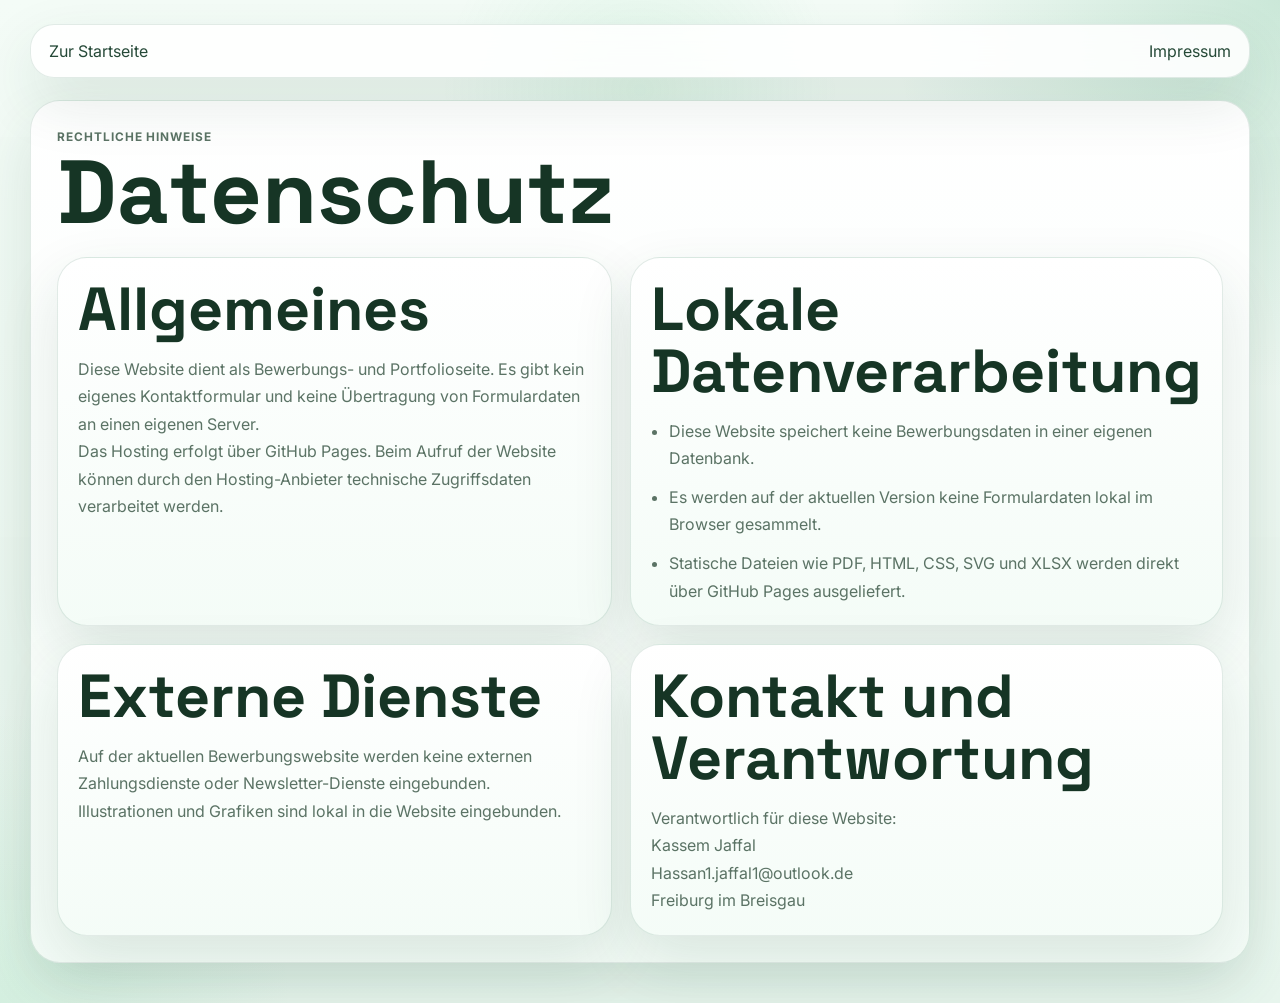
==== commit 92cc025a: "Polish copy and move resume into homepage" ====
--- a/legal/datenschutz.html
+++ b/legal/datenschutz.html
@@ -23,7 +23,7 @@
           <article class="checkout-box">
             <h2>Allgemeines</h2>
             <p>Diese Website dient als Bewerbungs- und Portfolioseite. Es gibt kein eigenes Kontaktformular und keine Übertragung von Formulardaten an einen eigenen Server.</p>
-            <p>Das Hosting erfolgt über GitHub Pages. Beim Aufruf der Website koennen durch den Hosting-Anbieter technische Zugriffsdaten verarbeitet werden.</p>
+            <p>Das Hosting erfolgt über GitHub Pages. Beim Aufruf der Website können durch den Hosting-Anbieter technische Zugriffsdaten verarbeitet werden.</p>
           </article>
 
           <article class="checkout-box">
--- a/styles.css
+++ b/styles.css
@@ -37,6 +37,8 @@
   isolation: isolate;
   min-height: 100vh;
   --scroll-darkness: 0;
+  --pointer-x: 50%;
+  --pointer-y: 10%;
   margin: 0;
   font-family: var(--body-font);
   color: var(--text);
@@ -57,6 +59,17 @@
     radial-gradient(circle at center, rgba(15, 139, 76, 0.08), transparent 48%);
   opacity: calc(0.06 + (var(--scroll-darkness) * 0.38));
   transition: opacity 180ms linear;
+}
+
+body::after {
+  content: "";
+  position: fixed;
+  inset: 0;
+  z-index: -1;
+  pointer-events: none;
+  background:
+    radial-gradient(circle 320px at var(--pointer-x) var(--pointer-y), rgba(73, 196, 125, 0.12), transparent 62%);
+  opacity: 0.85;
 }
 
 img {
@@ -317,7 +330,8 @@
 h4 {
   margin: 0;
   font-family: var(--title-font);
-  line-height: 0.98;
+  line-height: 1.02;
+  text-wrap: balance;
 }
 
 h1 {
@@ -345,6 +359,7 @@
   margin: 0;
   color: var(--muted);
   line-height: 1.72;
+  text-wrap: pretty;
 }
 
 .hero__lead {
@@ -403,41 +418,124 @@
   gap: 16px;
 }
 
-.hero__mark-card {
-  display: grid;
-  grid-template-columns: auto 1fr;
-  gap: 16px;
-  align-items: center;
-  padding: 18px;
-}
-
-.hero__mark-card img {
-  width: 80px;
-  height: 80px;
-}
-
-.hero__mark-card p:last-child {
-  margin: 0;
+.status-stack {
+  display: flex;
+  flex-wrap: wrap;
+  gap: 10px;
+  margin-top: 18px;
+}
+
+.status-pill {
+  display: inline-flex;
+  padding: 10px 14px;
+  border: 1px solid var(--line);
+  border-radius: 999px;
   color: var(--muted-strong);
-  line-height: 1.64;
-}
-
-.hero__gallery {
-  display: grid;
-  grid-template-columns: 1.15fr 0.85fr;
-  grid-template-rows: repeat(3, 170px);
-  gap: 16px;
-}
-
-.hero__gallery img {
+  background: rgba(15, 139, 76, 0.06);
+  font-size: 0.86rem;
+  font-weight: 600;
+}
+
+.portrait-card,
+.resume-card,
+.signal-card,
+.contact-panel {
+  position: relative;
+  overflow: hidden;
+  border: 1px solid var(--line);
+  border-radius: var(--radius-lg);
+  background: rgba(15, 139, 76, 0.04);
+  box-shadow: var(--shadow);
+}
+
+[data-spotlight]::before {
+  content: "";
+  position: absolute;
+  inset: 0;
+  background:
+    radial-gradient(circle 180px at var(--spotlight-x, 50%) var(--spotlight-y, 50%), rgba(73, 196, 125, 0.16), transparent 65%);
+  opacity: 0;
+  transition: opacity 180ms ease;
+  pointer-events: none;
+}
+
+[data-spotlight]:hover::before,
+[data-spotlight]:focus-within::before {
+  opacity: 1;
+}
+
+.portrait-card {
+  display: grid;
+  gap: 18px;
+  padding: 20px;
+}
+
+.portrait-card__frame {
+  position: relative;
+  overflow: hidden;
+  min-height: 420px;
+  border-radius: 24px;
+  background:
+    radial-gradient(circle at top, rgba(73, 196, 125, 0.16), transparent 46%),
+    linear-gradient(180deg, #ffffff, #eef8f2);
+}
+
+.portrait-card__photo {
   width: 100%;
   height: 100%;
+  min-height: 420px;
   object-fit: cover;
-  border-radius: 22px;
-}
-
-.hero__gallery img:first-child {
-  grid-row: 1 / span 3;
+  object-position: center top;
+}
+
+.portrait-card__photo.is-fallback {
+  object-fit: contain;
+  padding: 30px;
+}
+
+.portrait-card__copy {
+  display: grid;
+  gap: 10px;
+}
+
+.portrait-card__copy p:last-child {
+  margin: 0;
+  color: var(--muted);
+  line-height: 1.7;
+}
+
+.hero__mosaic {
+  display: grid;
+  grid-template-columns: 1fr 1fr;
+  grid-auto-rows: minmax(150px, auto);
+  gap: 16px;
+}
+
+.signal-card {
+  display: grid;
+  align-content: start;
+  gap: 12px;
+  padding: 18px;
+}
+
+.signal-card img {
+  width: 100%;
+  height: 170px;
+  object-fit: contain;
+  border-radius: 18px;
+  background: rgba(255, 255, 255, 0.72);
+}
+
+.signal-card p {
+  margin: 0;
+  color: var(--muted);
+  line-height: 1.65;
+}
+
+.signal-card--wide {
+  grid-column: 1 / -1;
+  grid-template-columns: 0.9fr 1.1fr;
+  align-items: center;
 }
 
 .section {
@@ -470,6 +568,106 @@
 
 .profile-grid {
   grid-template-columns: 1.2fr 0.8fr;
+}
+
+.resume-board {
+  display: grid;
+  grid-template-columns: 0.9fr 1.15fr 0.95fr;
+  gap: 20px;
+}
+
+.resume-card {
+  display: grid;
+  gap: 18px;
+  padding: 24px;
+}
+
+.resume-card__profile {
+  display: grid;
+  grid-template-columns: 112px 1fr;
+  gap: 16px;
+  align-items: center;
+}
+
+.resume-card__photo {
+  width: 112px;
+  height: 112px;
+  border-radius: 24px;
+  object-fit: cover;
+  object-position: center top;
+  border: 1px solid var(--line);
+  background: rgba(15, 139, 76, 0.05);
+}
+
+.resume-card__photo.is-fallback {
+  object-fit: contain;
+  padding: 14px;
+}
+
+.resume-list {
+  display: grid;
+  gap: 10px;
+}
+
+.resume-list p,
+.resume-note {
+  margin: 0;
+  color: var(--muted);
+  line-height: 1.7;
+}
+
+.timeline {
+  display: grid;
+  gap: 16px;
+}
+
+.timeline-item {
+  display: grid;
+  grid-template-columns: 110px 1fr;
+  gap: 16px;
+  padding-top: 16px;
+  border-top: 1px solid var(--line);
+}
+
+.timeline-item:first-child {
+  padding-top: 0;
+  border-top: 0;
+}
+
+.timeline-item__date {
+  color: var(--accent);
+  font-size: 0.88rem;
+  font-weight: 700;
+  letter-spacing: 0.06em;
+  text-transform: uppercase;
+}
+
+.timeline-item strong {
+  display: block;
+  margin-bottom: 6px;
+}
+
+.timeline-item p {
+  margin: 0;
+  color: var(--muted);
+  line-height: 1.65;
+}
+
+.skill-matrix {
+  display: flex;
+  flex-wrap: wrap;
+  gap: 10px;
+}
+
+.skill-matrix span {
+  display: inline-flex;
+  padding: 10px 12px;
+  border: 1px solid var(--line);
+  border-radius: 14px;
+  color: var(--muted-strong);
+  background: rgba(15, 139, 76, 0.06);
+  font-size: 0.92rem;
+  font-weight: 600;
 }
 
 .panel,
@@ -704,6 +902,30 @@
   padding: 0 22px 22px;
 }
 
+.section--contact {
+  margin-bottom: 0;
+}
+
+.contact-panel {
+  display: grid;
+  grid-template-columns: 0.9fr 1.1fr;
+  gap: 22px;
+  padding: 24px;
+}
+
+.contact-panel p {
+  margin: 0;
+  color: var(--muted);
+  line-height: 1.72;
+}
+
+.contact-actions {
+  display: flex;
+  flex-wrap: wrap;
+  gap: 12px;
+  align-content: start;
+}
+
 .site-footer {
   width: var(--site-width);
   margin: 24px auto 36px;
@@ -736,6 +958,23 @@
 
 .back-to-top {
   white-space: nowrap;
+}
+
+.copy-toast {
+  position: fixed;
+  right: 20px;
+  bottom: 20px;
+  z-index: 90;
+  padding: 14px 18px;
+  border: 1px solid var(--line);
+  border-radius: 999px;
+  color: var(--white);
+  background: rgba(14, 90, 52, 0.94);
+  box-shadow: var(--shadow);
+}
+
+.copy-toast[hidden] {
+  display: none;
 }
 
 [data-reveal] {
@@ -799,6 +1038,7 @@
 @media (max-width: 1120px) {
   .hero,
   .profile-grid,
+  .resume-board,
   .story-grid,
   .trend-grid,
   .insight-grid,
@@ -813,14 +1053,9 @@
     padding: 16px 0;
   }
 
-  .hero__gallery {
-    grid-template-columns: 1fr 1fr;
-    grid-template-rows: 240px 180px 180px;
-  }
-
-  .hero__gallery img:first-child {
-    grid-column: 1 / span 2;
-    grid-row: auto;
+  .signal-card--wide,
+  .contact-panel {
+    grid-template-columns: 1fr;
   }
 }
 
@@ -895,22 +1130,31 @@
     grid-template-columns: 1fr;
   }
 
-  .hero__mark-card,
+  .portrait-card__frame,
   .site-footer__meta {
     display: grid;
   }
 
-  .hero__gallery {
+  .hero__mosaic {
     grid-template-columns: 1fr;
-    grid-template-rows: auto;
-  }
-
-  .hero__gallery img:first-child {
+  }
+
+  .signal-card--wide {
     grid-column: auto;
   }
 
   .image-rail__track {
     grid-auto-columns: minmax(260px, 1fr);
+  }
+
+  .resume-card__profile,
+  .timeline-item,
+  .contact-panel {
+    grid-template-columns: 1fr;
+  }
+
+  .contact-actions {
+    display: grid;
   }
 
   .type-scroll__char {
